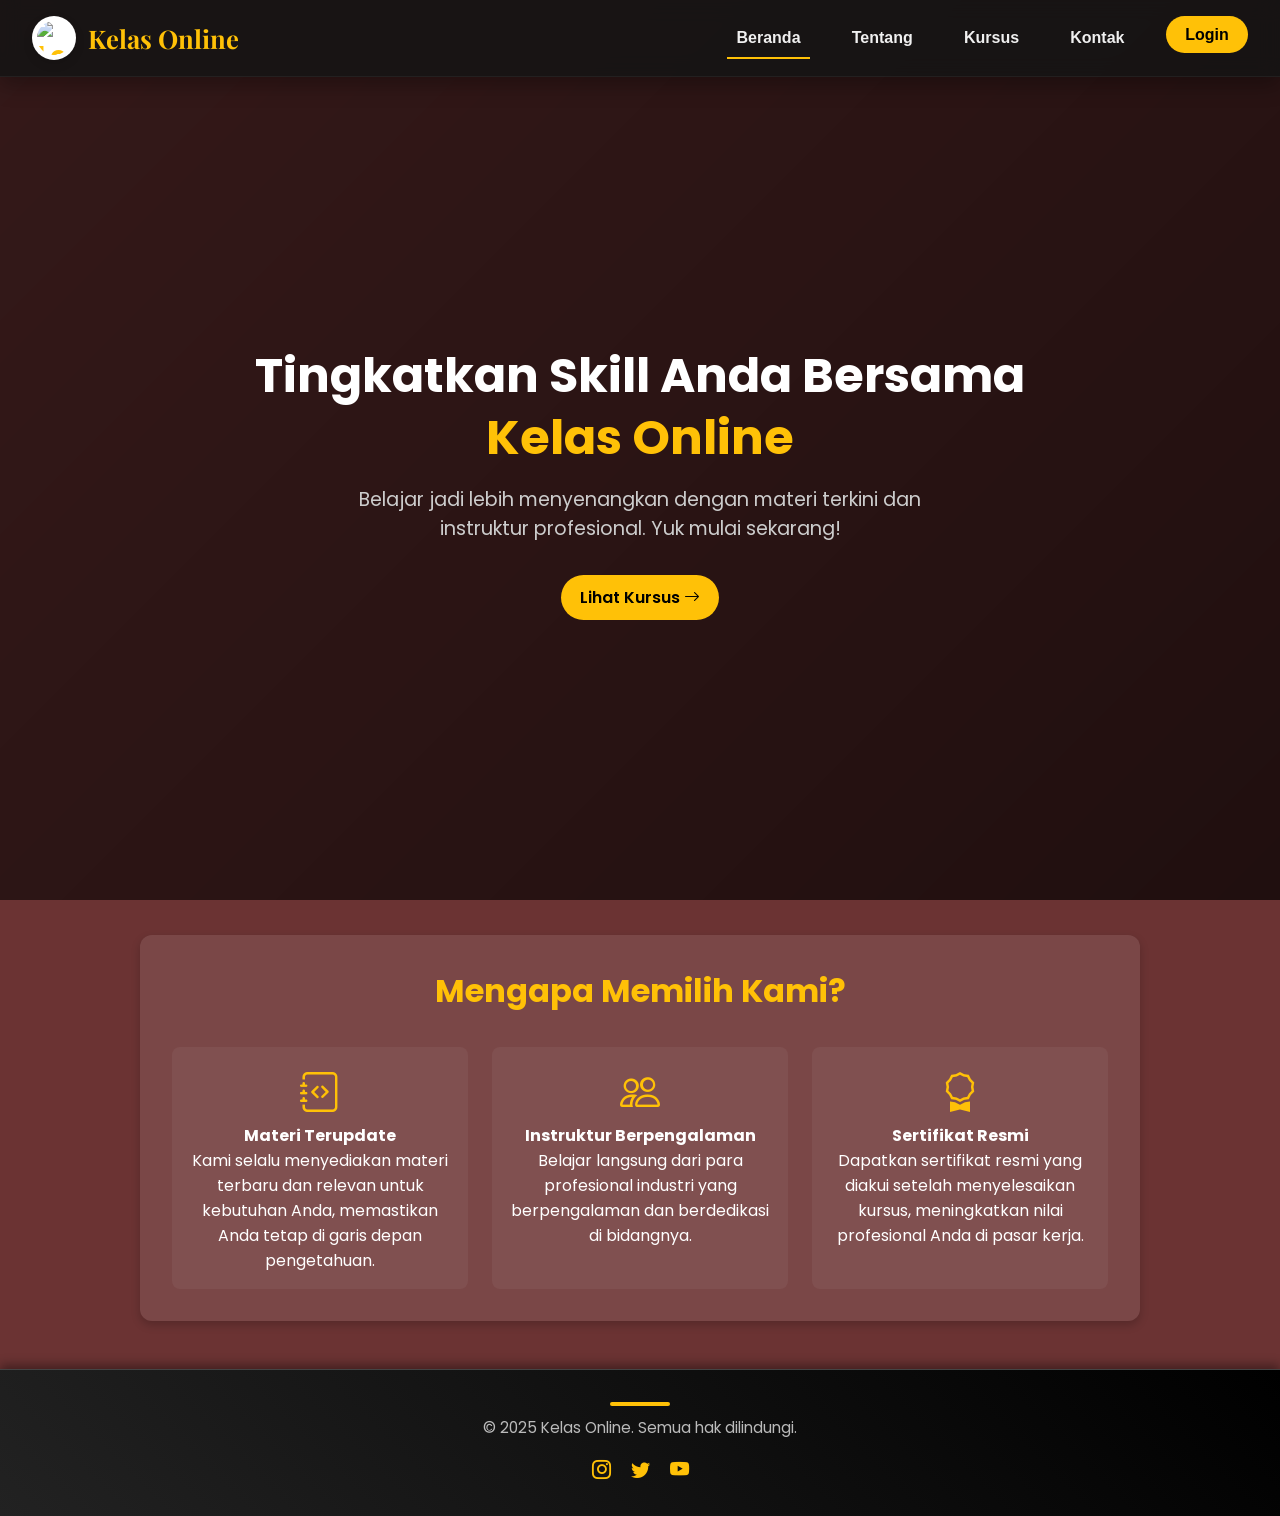
==== index.html @ 43268ab2 "Add files via upload" ====
<!DOCTYPE html>
<html lang="id">
<head>
  <meta charset="UTF-8" />
  <meta name="viewport" content="width=device-width, initial-scale=1" />
  <title>Kelas Online - Belajar Mudah dan Fleksibel</title>

  <!-- Fonts -->
  <link href="https://fonts.googleapis.com/css2?family=Poppins:wght@300;400;600;700&family=Playfair+Display:wght@700&display=swap" rel="stylesheet" />

  <!-- Icons -->
  <link href="https://cdn.jsdelivr.net/npm/bootstrap-icons@1.10.5/font/bootstrap-icons.css" rel="stylesheet" />

  <!-- CSS -->
  <link rel="stylesheet" href="Style.css" />
</head>

<body>
  <div class="background"></div>
  <div class="overlay"></div>

  <header>
    <a href="index.html" class="header__logo">
      <img src="https://cdn-icons-png.flaticon.com/512/3075/3075977.png" alt="Logo Kelas Online" />
      Kelas Online
    </a>

    <input type="checkbox" id="menu-toggle" aria-label="Toggle menu navigasi" />
    <label for="menu-toggle" class="menu-toggle">
      <i class="bi bi-list"></i>
    </label>

    <nav>
      <ul>
        <li><a href="index.html" class="active">Beranda</a></li>
        <li><a href="about.html">Tentang</a></li>
        <li><a href="courses.html">Kursus</a></li>
        <li><a href="kontak.html">Kontak</a></li>
        <li><a href="login.html" class="btn">Login</a></li>
      </ul>
    </nav>
  </header>

  <main>
    <section class="hero">
      <h2 class="hero__title">Tingkatkan Skill Anda Bersama <span class="">Kelas Online</span></h2>
      <p class="hero__description">Belajar jadi lebih menyenangkan dengan materi terkini dan instruktur profesional. Yuk mulai sekarang!</p>
      <a href="courses.html" class="btn">Lihat Kursus <i class="bi bi-arrow-right"></i></a>
    </section>

    <section class="main-section">
      <h3 class="section__title">Mengapa Memilih Kami?</h3>
      <div class="why-us__list">
        <div class="why-us__item">
          <i class="bi bi-journal-code"></i>
          <h4>Materi Terupdate</h4>
          <p>Kami selalu menyediakan materi terbaru dan relevan untuk kebutuhan Anda, memastikan Anda tetap di garis depan pengetahuan.</p>
        </div>
        <div class="why-us__item">
          <i class="bi bi-people"></i>
          <h4>Instruktur Berpengalaman</h4>
          <p>Belajar langsung dari para profesional industri yang berpengalaman dan berdedikasi di bidangnya.</p>
        </div>
        <div class="why-us__item">
          <i class="bi bi-award"></i>
          <h4>Sertifikat Resmi</h4>
          <p>Dapatkan sertifikat resmi yang diakui setelah menyelesaikan kursus, meningkatkan nilai profesional Anda di pasar kerja.</p>
        </div>
      </div>
    </section>
  </main>

  <!-- Footer -->
  <footer>
    <div class="footer-line"></div>
    <p>&copy; 2025 Kelas Online. Semua hak dilindungi.</p>
    <div class="footer-social">
      <a href="#"><i class="bi bi-instagram"></i></a>
      <a href="#"><i class="bi bi-twitter"></i></a>
      <a href="#"><i class="bi bi-youtube"></i></a>
    </div>
  </footer>

  <!-- AOS JS -->
  <script src="https://unpkg.com/aos@2.3.1/dist/aos.js"></script>
  <script>AOS.init();</script>

</body>
</html>
---- Style.css ----
:root {
  --primary-color: #007bff;
  --secondary-color: #343a40;
  --accent-color: #ffc107;
  --text-color: #ffffff;
  --overlay-gradient: linear-gradient(135deg, rgba(0, 0, 0, 0.5), rgba(0, 0, 0, 0.7));
}

/* ============ RESET ============ */
* {
  margin: 0;
  padding: 0;
  box-sizing: border-box;
  font-family: 'Poppins', sans-serif;
}

html {
  scroll-behavior: smooth;
}

body {
  background: #6b3333;
  color: var(--text-color);
  overflow-x: hidden;
}

/* ============ BACKGROUND ============ */
.background {
  position: fixed;
  top: 0;
  left: 0;
  width: 100%;
  height: 100%;
  background: url('https://images.unsplash.com/photo-1523240795612-9a054b0db644?auto=compress&cs=tinysrgb&dpr=2&h=1200&w=1600') center/cover no-repeat;
  background-attachment: fixed;
  z-index: -2;
}

.overlay {
  background: var(--overlay-gradient);
  position: fixed;
  top: 0;
  left: 0;
  width: 100%;
  height: 100%;
  z-index: -1;
}

/* ============ HEADER & NAV ============ */
header {
  background: rgba(20, 20, 20, 0.85);
  backdrop-filter: blur(10px);
  padding: 1rem 2rem;
  position: sticky;
  top: 0;
  z-index: 100;
  display: flex;
  justify-content: space-between;
  align-items: center;
  box-shadow: 0 8px 20px rgba(0, 0, 0, 0.3);
  border-bottom: 1px solid rgba(255, 255, 255, 0.05);
  transition: background 0.3s ease;
}

.header__logo {
  display: flex;
  align-items: center;
  gap: 12px;
  color: var(--accent-color);
  font-weight: 700;
  font-size: 1.6rem;
  text-decoration: none;
  font-family: 'Playfair Display', serif;
}

.header__logo img {
  width: 44px;
  height: 44px;
  border-radius: 50%;
  padding: 5px;
  background-color: #fff;
  box-shadow: 0 4px 10px rgba(0, 0, 0, 0.15);
}

nav {
  flex-grow: 1;
  text-align: right;
}

nav ul {
  list-style: none;
  display: flex;
  gap: 2rem;
  align-items: center;
  justify-content: flex-end;
  margin: 0;
}

nav a {
  font-family: 'Montserrat', sans-serif;
  text-decoration: none;
  color: #f0f0f0;
  font-weight: 600;
  font-size: 1rem;
  position: relative;
  padding: 0.4rem 0.6rem;
  transition: all 0.3s ease;
}

nav a::after {
  content: "";
  position: absolute;
  bottom: -6px;
  left: 50%;
  width: 0;
  height: 2px;
  background-color: var(--accent-color);
  transition: width 0.3s ease, left 0.3s ease;
}

nav a:hover::after,
nav a.active::after {
  width: 100%;
  left: 0;
}

nav a:hover {
  color: var(--accent-color);
  transform: translateY(-2px);
}

/* ============ BUTTON ============ */
.btn {
  background: var(--accent-color);
  color: #000;
  padding: 0.6rem 1.2rem;
  border-radius: 25px;
  text-decoration: none;
  font-weight: 600;
  white-space: nowrap;
  display: inline-block;
  transition: all 0.3s ease;
  position: relative;
  overflow: hidden;
  z-index: 1;
}

.btn::before {
  content: "";
  position: absolute;
  top: 0;
  left: -100%;
  width: 100%;
  height: 100%;
  background: rgba(255, 255, 255, 0.4);
  z-index: 0;
  transition: left 0.4s ease;
}

.btn:hover::before {
  left: 100%;
}

.btn:hover {
  transform: scale(1.05);
  background: #ffda3a;
}

/* ============ MENU RESPONSIVE ============ */
.menu-toggle {
  display: none;
  font-size: 2rem;
  color: var(--accent-color);
  background: none;
  border: none;
  cursor: pointer;
}

#menu-toggle {
  display: none;
}

@media (max-width: 768px) {
  .menu-toggle {
    display: block;
  }

  nav ul {
    flex-direction: column;
    background: rgba(0, 0, 0, 0.95);
    position: absolute;
    top: 72px;
    right: 2rem;
    width: 220px;
    border-radius: 12px;
    padding: 1rem 0;
    display: none;
    box-shadow: 0 8px 20px rgba(0, 0, 0, 0.5);
    z-index: 999;
  }

  #menu-toggle:checked + label + nav ul {
    display: flex;
  }

  nav a {
    padding: 0.8rem 1rem;
    font-size: 0.95rem;
    width: 100%;
    text-align: left;
  }
}

/* ============ HERO SECTION ============ */
.hero {
  display: flex;
  flex-direction: column;
  justify-content: center;
  align-items: center;
  text-align: center;
  min-height: 90vh;
  padding: 4rem 1rem;
  animation: fadeInUp 1s ease forwards;
}

.hero__title {
  font-size: 3rem;
  margin-bottom: 1rem;
  max-width: 900px;
  line-height: 1.3;
}

.typing {
  border-right: 2px solid var(--accent-color);
  white-space: nowrap;
  overflow: hidden;
  animation: typing 3s steps(30, end), blink 0.75s step-end infinite;
  width: 0;
}

@keyframes typing {
  from { width: 0 }
  to { width: 100% }
}

@keyframes blink {
  from, to { border-color: transparent }
  50% { border-color: var(--accent-color); }
}

.hero__title span {
  color: var(--accent-color);
}

.hero__description {
  font-size: 1.2rem;
  color: #ccc;
  margin-bottom: 2rem;
  max-width: 600px;
}

/* ============ MAIN SECTION ============ */
.main-section {
  max-width: 1000px;
  margin: 3rem auto;
  padding: 2rem;
  background: rgba(255, 255, 255, 0.1);
  border-radius: 12px;
  box-shadow: 0 4px 10px rgba(0, 0, 0, 0.2);
}

.section__title {
  text-align: center;
  font-size: 2rem;
  margin-bottom: 2rem;
  color: var(--accent-color);
}

/* ============ WHY US ============ */
.why-us__list {
  display: grid;
  grid-template-columns: repeat(auto-fit, minmax(250px, 1fr));
  gap: 1.5rem;
}

.why-us__item {
  background: rgba(255, 255, 255, 0.05);
  padding: 1rem;
  border-radius: 8px;
  text-align: center;
  transition: transform 0.3s ease, box-shadow 0.3s ease;
  opacity: 0;
  transform: translateY(20px);
  animation: fadeInCard 0.6s forwards;
}

.why-us__item:nth-child(1) { animation-delay: 0.2s; }
.why-us__item:nth-child(2) { animation-delay: 0.4s; }
.why-us__item:nth-child(3) { animation-delay: 0.6s; }

.why-us__item:hover {
  transform: translateY(-8px) scale(1.03);
  box-shadow: 0 8px 20px rgba(255, 193, 7, 0.3);
  background: rgba(255, 255, 255, 0.1);
}

@keyframes fadeInCard {
  to {
    opacity: 1;
    transform: translateY(0);
  }
}

.why-us__item i {
  font-size: 2.5rem;
  margin-bottom: 0.5rem;
  color: var(--accent-color);
}

/* ============ FOOTER ============ */
footer {
  background: linear-gradient(45deg, #222, #000);
  text-align: center;
  padding: 2rem 1rem;
  color: #bbb;
  font-size: 0.95rem;
  border-top: 1px solid #444;
  box-shadow: 0 -4px 10px rgba(0, 0, 0, 0.4);
  position: relative;
}

.footer-line {
  width: 60px;
  height: 4px;
  background: var(--accent-color);
  margin: 0 auto 10px;
  border-radius: 10px;
}

.footer-social {
  margin-top: 1rem;
}

.footer-social a {
  margin: 0 0.5rem;
  color: var(--accent-color);
  font-size: 1.2rem;
  transition: color 0.3s ease;
}

.footer-social a:hover {
  color: #fff;
}

/* ============ ABOUT PAGE ============ */
.about-text, .about-info, .team {
  background: rgba(255,255,255,0.05);
  padding: 2rem;
  margin: 2rem auto;
  border-radius: 12px;
  max-width: 900px;
  color: #ddd;
  box-shadow: 0 4px 12px rgba(0,0,0,0.3);
}

.about-info ul {
  margin-top: 1rem;
  padding-left: 1.5rem;
}

.about-info li {
  margin-bottom: 0.5rem;
}

.team-grid {
  display: flex;
  gap: 2rem;
  justify-content: center;
  flex-wrap: wrap;
  margin-top: 1rem;
}

.team-member {
  text-align: center;
  max-width: 180px;
}

.team-member img {
  border-radius: 50%;
  width: 100px;
  height: 100px;
  margin-bottom: 0.5rem;
  box-shadow: 0 0 10px rgba(0,0,0,0.5);
}

/* ============ RESPONSIVE ============ */
@media (max-width: 768px) {
  .hero__title {
    font-size: 2rem;
  }

  .main-section {
    margin: 2rem 1rem;
    padding: 1.5rem;
  }
}

@media (max-width: 480px) {
  .hero__title {
    font-size: 1.6rem;
  }

  .hero__description {
    font-size: 1rem;
  }

  nav a {
    font-size: 0.9rem;
  }
}

@keyframes fadeInUp {
  0% {
    opacity: 0;
    transform: translateY(30px);
  }
  100% {
    opacity: 1;
    transform: translateY(0);
  }
}
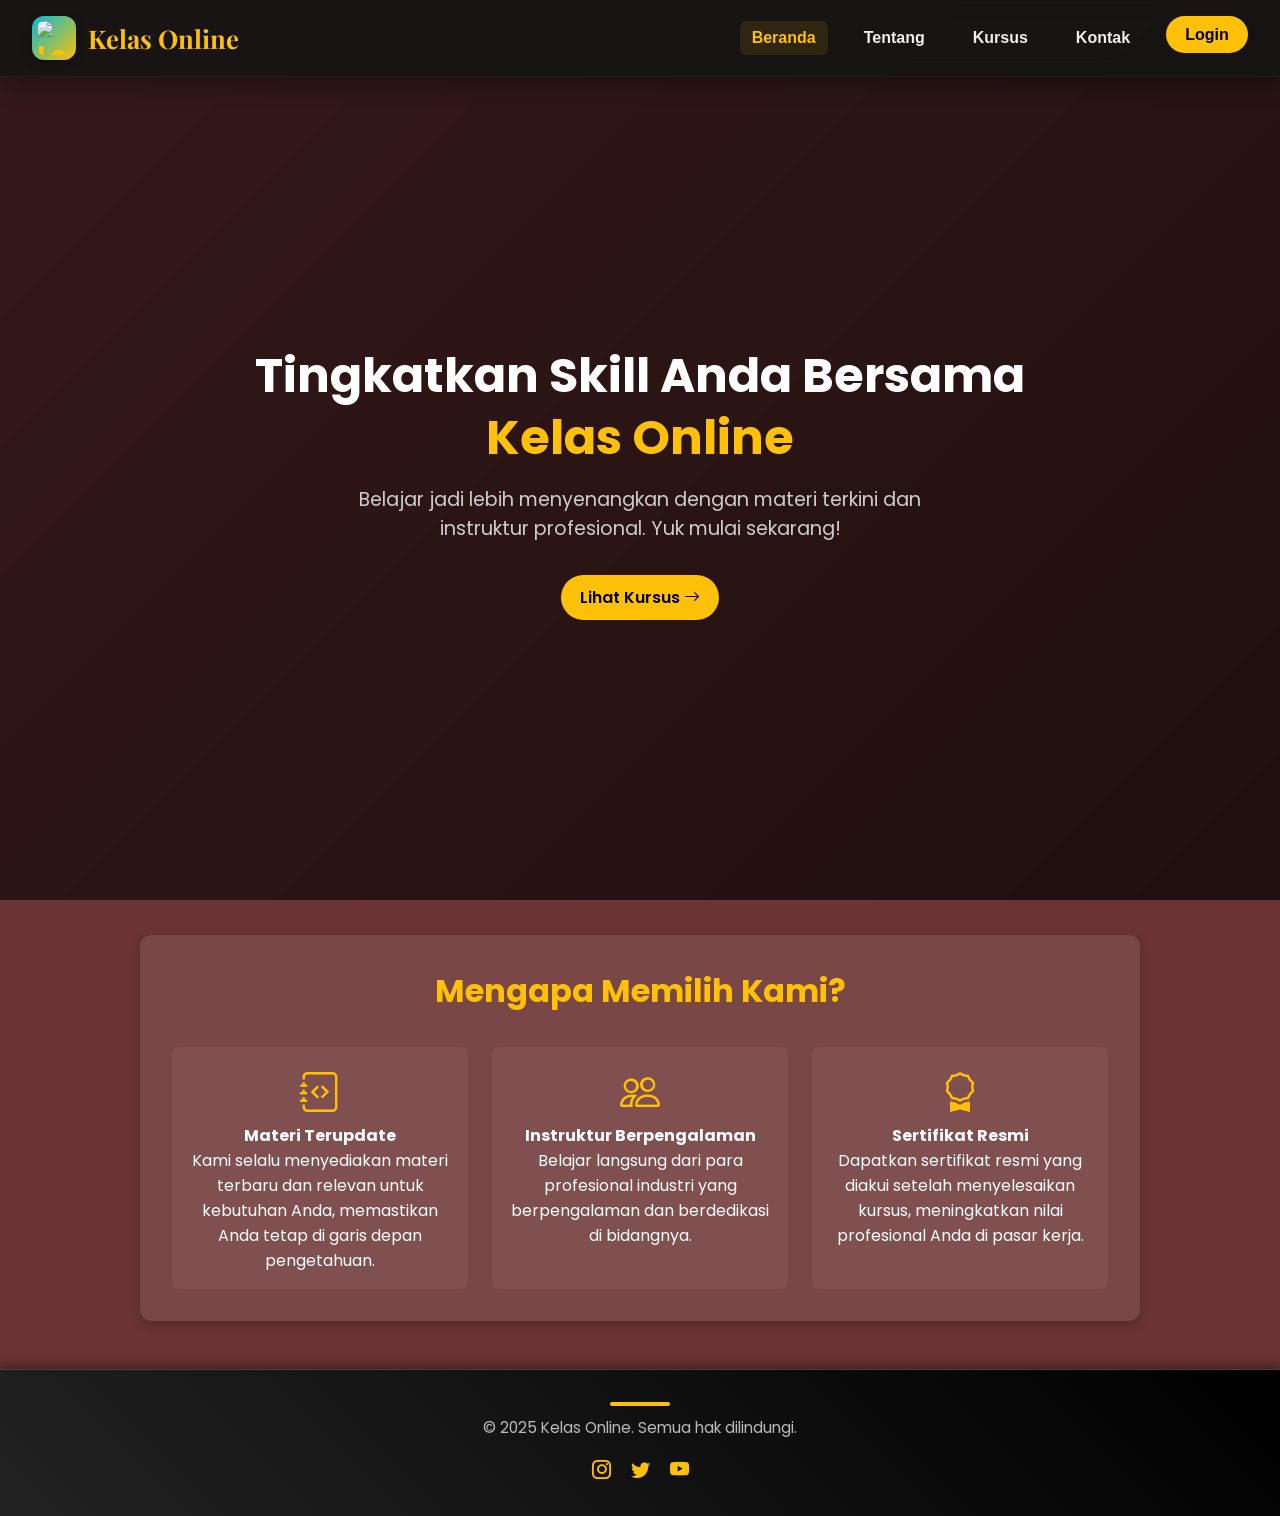
==== commit b1a2a1cc: "Add files via upload" ====
--- a/index.html
+++ b/index.html
@@ -18,18 +18,17 @@
 <body>
   <div class="background"></div>
   <div class="overlay"></div>
-
   <header>
     <a href="index.html" class="header__logo">
-      <img src="https://cdn-icons-png.flaticon.com/512/3075/3075977.png" alt="Logo Kelas Online" />
+      <img src="https://cdn-icons-png.flaticon.com/512/3075/3075977.png"alt="Logo Kelas Online" />
       Kelas Online
     </a>
-
+  
     <input type="checkbox" id="menu-toggle" aria-label="Toggle menu navigasi" />
     <label for="menu-toggle" class="menu-toggle">
       <i class="bi bi-list"></i>
     </label>
-
+  
     <nav>
       <ul>
         <li><a href="index.html" class="active">Beranda</a></li>
--- a/Style.css
+++ b/Style.css
@@ -61,7 +61,6 @@
   border-bottom: 1px solid rgba(255, 255, 255, 0.05);
   transition: background 0.3s ease;
 }
-
 .header__logo {
   display: flex;
   align-items: center;
@@ -76,24 +75,30 @@
 .header__logo img {
   width: 44px;
   height: 44px;
-  border-radius: 50%;
   padding: 5px;
-  background-color: #fff;
-  box-shadow: 0 4px 10px rgba(0, 0, 0, 0.15);
-}
-
-nav {
-  flex-grow: 1;
-  text-align: right;
-}
-
+  background: linear-gradient(135deg, #00bcd4, #ffc107);
+  border-radius: 12px;
+  box-shadow: 0 4px 10px rgba(0, 0, 0, 0.3);
+  transition: all 0.3s ease;
+}
+
+.header__logo:hover img {
+  transform: rotate(15deg) scale(1.1);
+  box-shadow: 0 0 15px rgba(255, 193, 7, 0.7);
+}
+/* Navigation Improvements */
 nav ul {
   list-style: none;
   display: flex;
-  gap: 2rem;
+  gap: 1.5rem;
   align-items: center;
   justify-content: flex-end;
   margin: 0;
+  padding: 0;
+}
+
+nav li {
+  position: relative;
 }
 
 nav a {
@@ -102,31 +107,50 @@
   color: #f0f0f0;
   font-weight: 600;
   font-size: 1rem;
+  padding: 0.5rem 0.75rem;
+  transition: all 0.3s ease;
+  display: block;
+  border-radius: 6px;
+}
+
+nav a.active {
+  color: var(--accent-color);
+  background: rgba(255, 193, 7, 0.1);
+}
+
+nav a:hover:not(.active):not(.btn) {
+  background: rgba(255, 255, 255, 0.1);
+}
+
+.cart-icon {
   position: relative;
-  padding: 0.4rem 0.6rem;
+  display: flex;
+  align-items: center;
+  padding: 0.5rem 0.75rem;
+  border-radius: 6px;
   transition: all 0.3s ease;
 }
 
-nav a::after {
-  content: "";
-  position: absolute;
-  bottom: -6px;
-  left: 50%;
-  width: 0;
-  height: 2px;
-  background-color: var(--accent-color);
-  transition: width 0.3s ease, left 0.3s ease;
-}
-
-nav a:hover::after,
-nav a.active::after {
-  width: 100%;
-  left: 0;
-}
-
-nav a:hover {
-  color: var(--accent-color);
-  transform: translateY(-2px);
+.cart-icon:hover {
+  background: rgba(255, 255, 255, 0.1);
+}
+
+/* Responsive adjustments */
+@media (max-width: 768px) {
+  nav ul {
+    gap: 0.5rem;
+    padding: 1rem;
+  }
+  
+  nav a {
+    padding: 0.75rem 1rem;
+    width: 100%;
+  }
+  
+  .cart-icon {
+    justify-content: center;
+    padding: 0.75rem 1rem;
+  }
 }
 
 /* ============ BUTTON ============ */
@@ -429,3 +453,204 @@
     transform: translateY(0);
   }
 }
+/* cart.css */
+.cart-icon {
+  position: relative;
+  display: none;
+  align-items: center;
+  padding: 0.5rem 0.75rem;
+  border-radius: 6px;
+  transition: all 0.3s ease;
+  color: white;
+  text-decoration: none;
+}
+
+.cart-icon.visible {
+  display: flex;
+}
+
+.cart-icon:hover {
+  background: rgba(255, 255, 255, 0.1);
+}
+
+/* Modern cart count badge */
+.cart-count {
+  position: absolute;
+  top: -8px;
+  right: -8px;
+  background: linear-gradient(135deg, #ffc107, #ffab00);
+  color: #000;
+  border-radius: 50%;
+  width: 22px;
+  height: 22px;
+  display: flex;
+  align-items: center;
+  justify-content: center;
+  font-size: 0.75rem;
+  font-weight: bold;
+  box-shadow: 0 2px 5px rgba(0,0,0,0.2);
+}
+
+/* Modern purchase button */
+.btn-buy {
+  margin-top: 12px;
+  background: linear-gradient(135deg, #00bcd4, #0097a7);
+  color: white;
+  font-size: 14px;
+  font-weight: 600;
+  padding: 12px 16px;
+  border: none;
+  border-radius: 8px;
+  display: inline-flex;
+  align-items: center;
+  justify-content: center;
+  gap: 8px;
+  cursor: pointer;
+  transition: all 0.3s ease;
+  box-shadow: 0 4px 12px rgba(0, 188, 212, 0.3);
+  width: 100%;
+  position: relative;
+  overflow: hidden;
+}
+
+.btn-buy:hover {
+  background: linear-gradient(135deg, #0097a7, #00838f);
+  transform: translateY(-2px);
+  box-shadow: 0 6px 16px rgba(0, 188, 212, 0.4);
+}
+
+.btn-buy:active {
+  transform: scale(0.98);
+}
+
+.btn-buy i {
+  font-size: 16px;
+  transition: transform 0.3s ease;
+}
+
+.btn-buy:hover i {
+  transform: scale(1.2);
+}
+
+/* Modern notification */
+.purchase-notification {
+  position: fixed;
+  bottom: 20px;
+  right: 20px;
+  background: rgba(0,0,0,0.95);
+  color: white;
+  padding: 15px 20px;
+  border-radius: 12px;
+  display: flex;
+  align-items: center;
+  gap: 15px;
+  transform: translateX(100%);
+  opacity: 0;
+  transition: all 0.4s cubic-bezier(0.68, -0.55, 0.265, 1.55);
+  z-index: 1000;
+  max-width: 320px;
+  border-left: 4px solid #4caf50;
+  box-shadow: 0 8px 25px rgba(0,0,0,0.3);
+}
+
+.purchase-notification.show {
+  transform: translateX(0);
+  opacity: 1;
+}
+
+.purchase-notification i {
+  color: #4caf50;
+  font-size: 1.8rem;
+  flex-shrink: 0;
+}
+
+.purchase-notification div {
+  display: flex;
+  flex-direction: column;
+}
+
+.purchase-notification strong {
+  font-weight: 600;
+  margin-bottom: 2px;
+}
+
+.purchase-notification span {
+  font-size: 0.9rem;
+  color: #ddd;
+}
+
+/* Modern cart tooltip */
+.cart-tooltip {
+  position: absolute;
+  top: 120%;
+  right: 0;
+  background: #fff;
+  color: #333;
+  border-radius: 12px;
+  box-shadow: 0 10px 30px rgba(0,0,0,0.15);
+  width: 320px;
+  z-index: 999;
+  padding: 15px;
+  display: none;
+  flex-direction: column;
+  gap: 12px;
+  backdrop-filter: blur(10px);
+  background: rgba(255,255,255,0.95);
+  border: 1px solid rgba(0,0,0,0.1);
+}
+
+.cart-item {
+  display: flex;
+  align-items: center;
+  gap: 12px;
+  padding: 8px;
+  border-radius: 8px;
+  transition: background 0.2s ease;
+}
+
+.cart-item:hover {
+  background: rgba(0,0,0,0.03);
+}
+
+.cart-item img {
+  width: 50px;
+  height: 50px;
+  object-fit: cover;
+  border-radius: 6px;
+  box-shadow: 0 2px 8px rgba(0,0,0,0.1);
+}
+
+.cart-item div {
+  flex: 1;
+}
+
+.cart-item span {
+  font-weight: 600;
+  display: block;
+  margin-bottom: 3px;
+}
+
+.cart-item small {
+  color: #666;
+  font-size: 0.85rem;
+}
+
+/* Animation */
+@keyframes bounce {
+  0%, 100% { transform: translateY(0); }
+  50% { transform: translateY(-5px); }
+}
+
+.animate-bounce {
+  animation: bounce 0.5s;
+}
+
+@keyframes pulse {
+  0% { transform: scale(1); }
+  50% { transform: scale(1.1); }
+  100% { transform: scale(1); }
+}
+
+.animate-pulse {
+  animation: pulse 0.5s;
+}
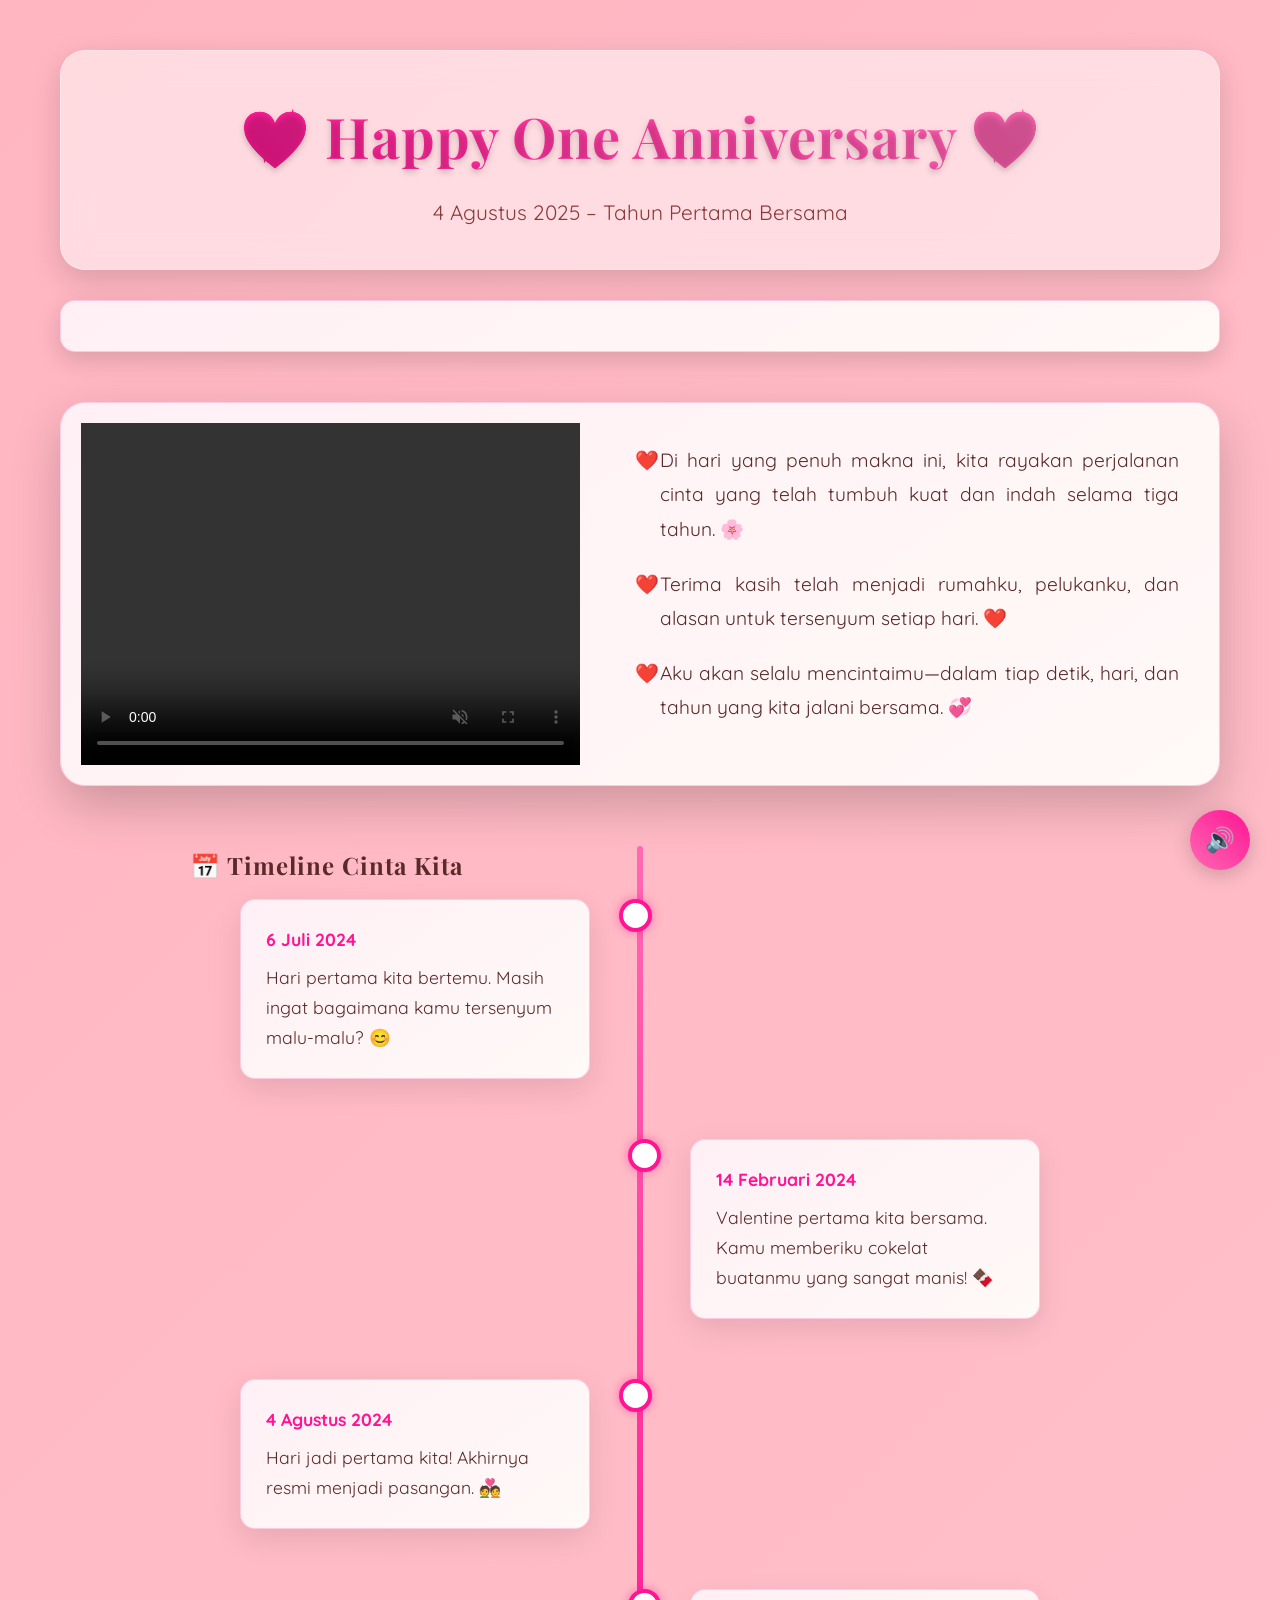
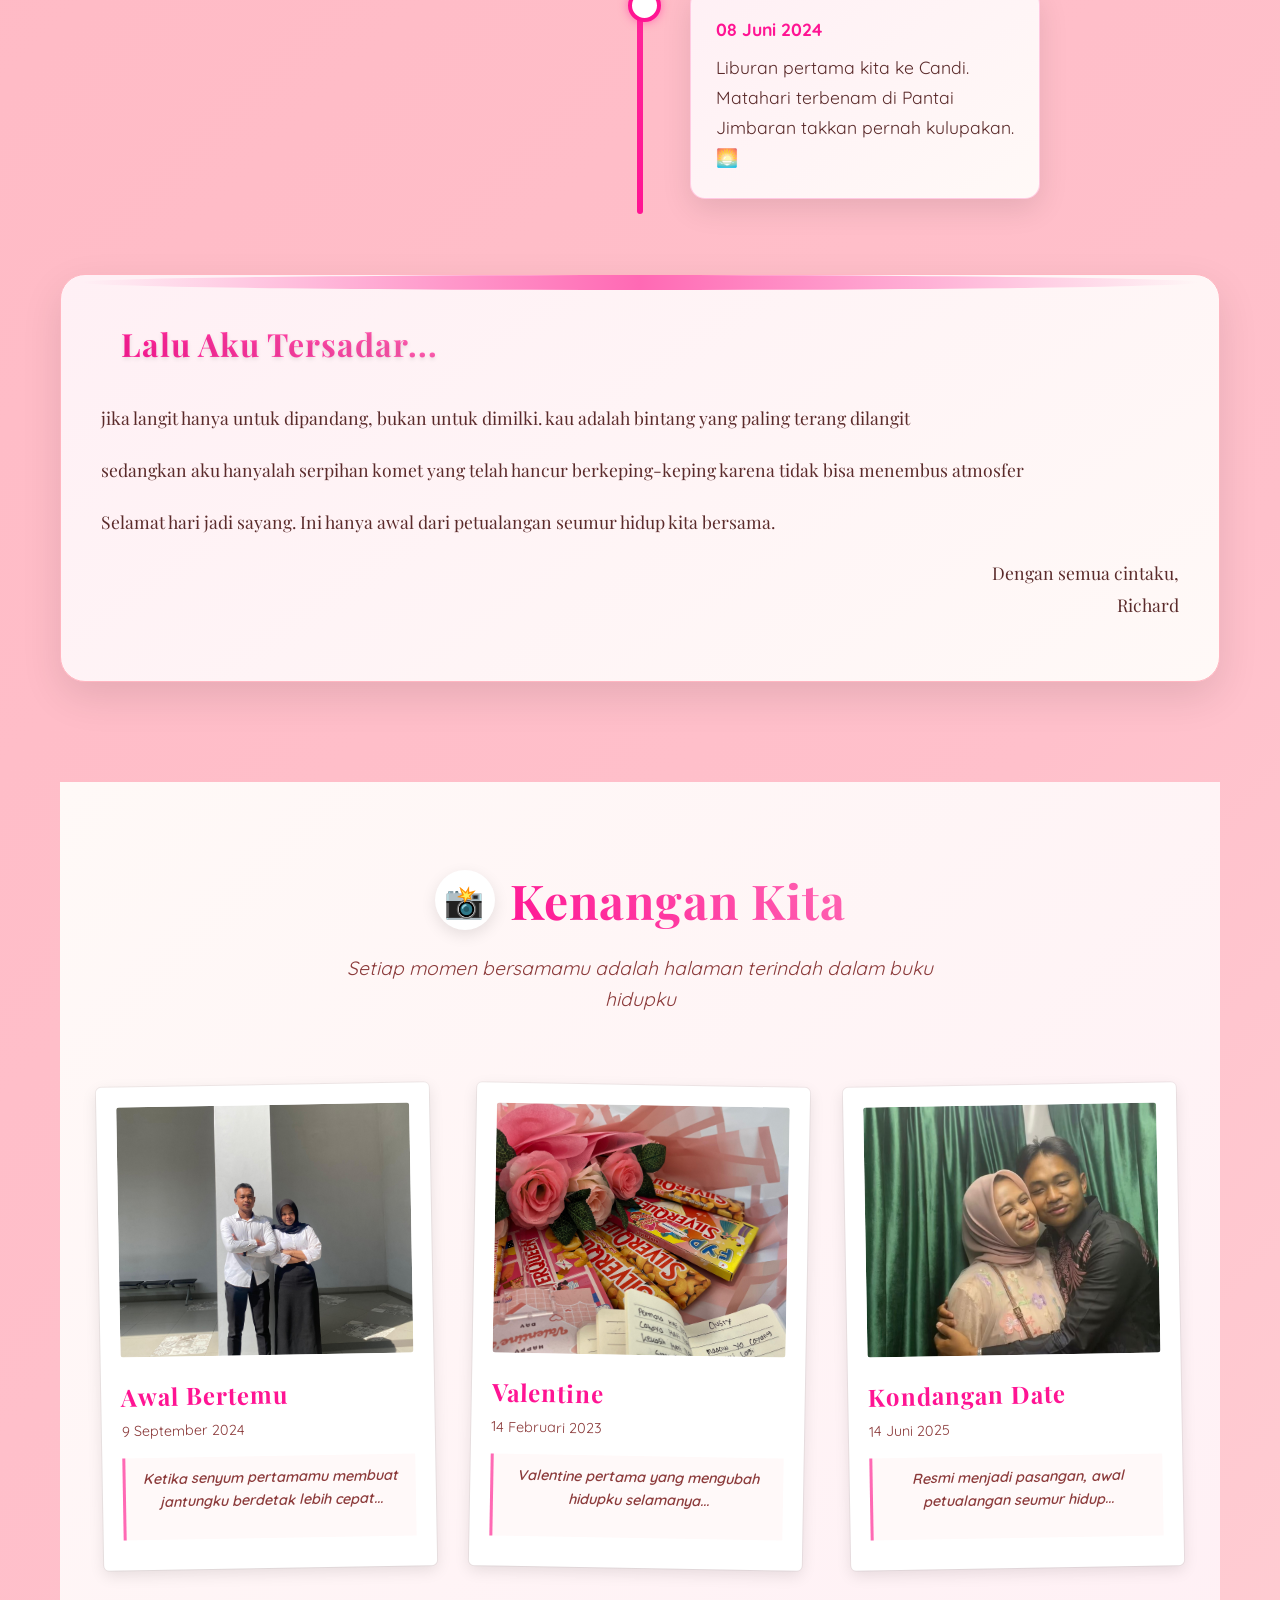
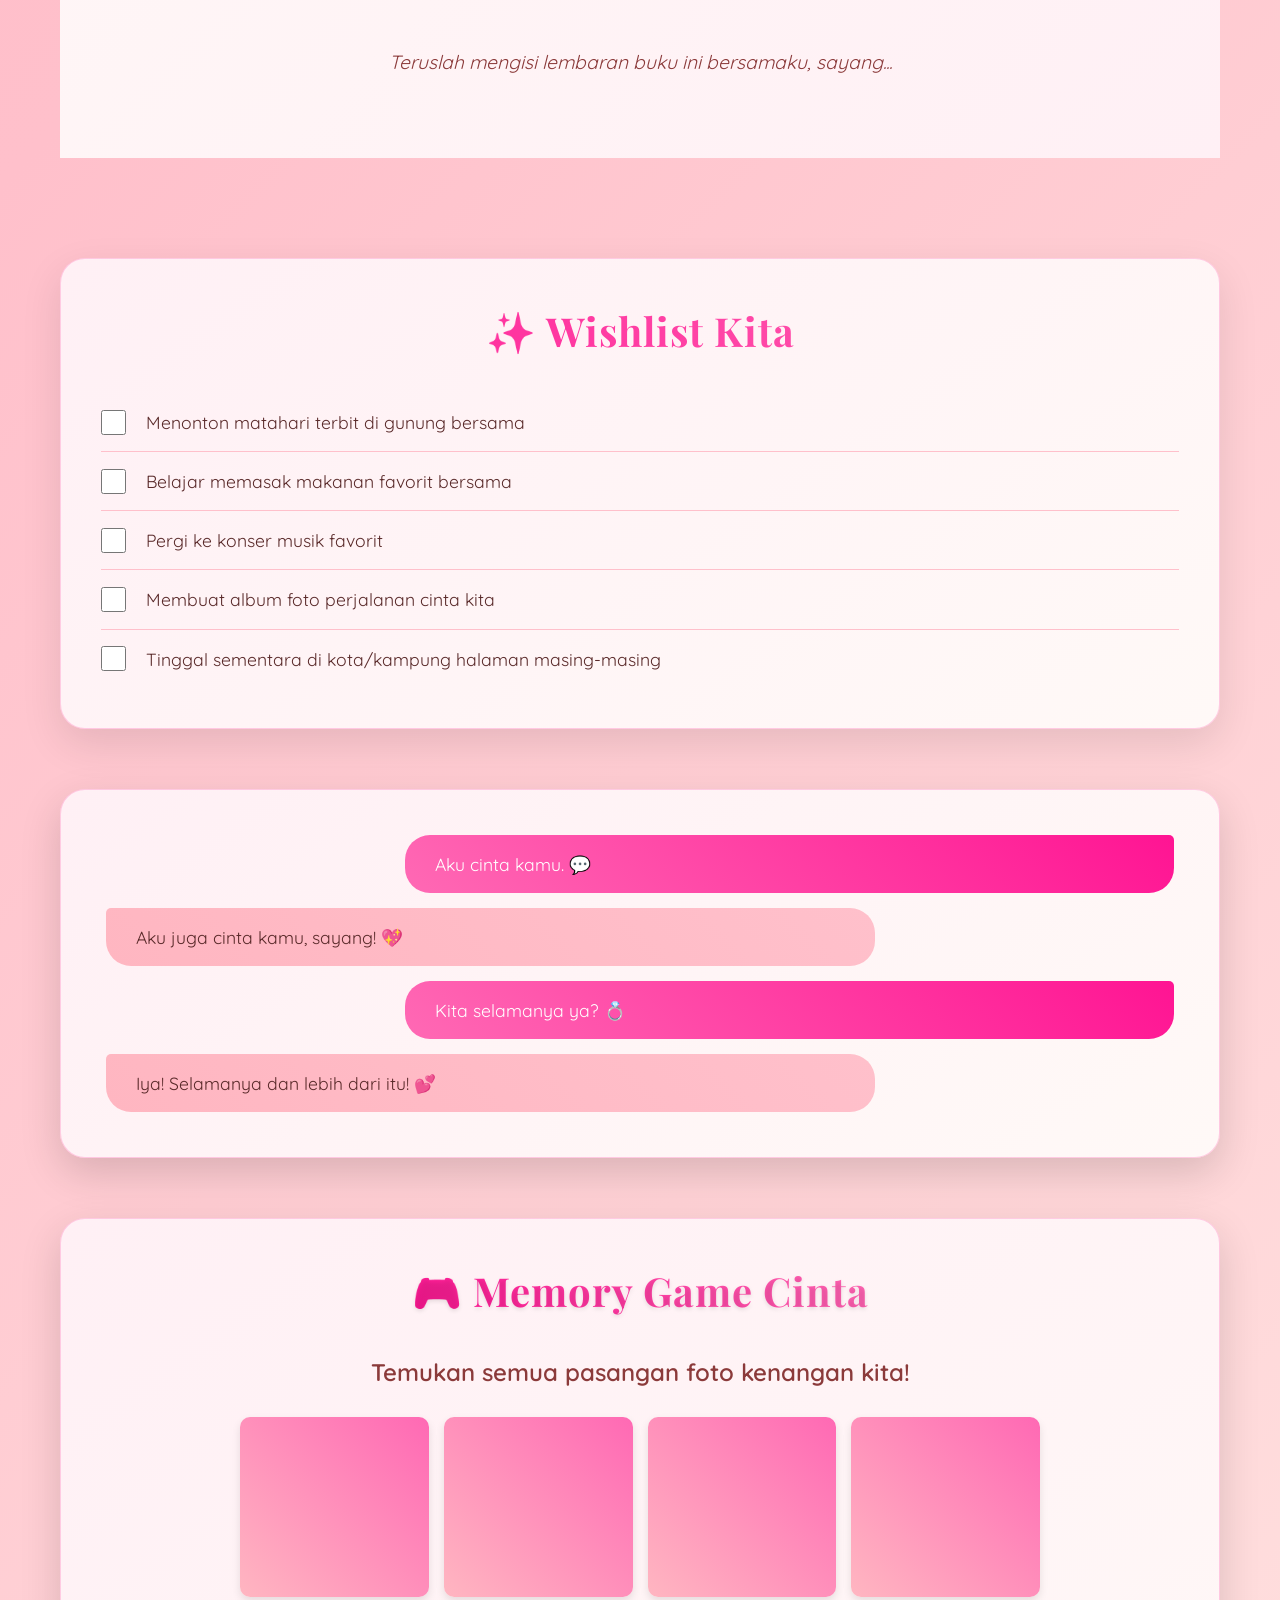
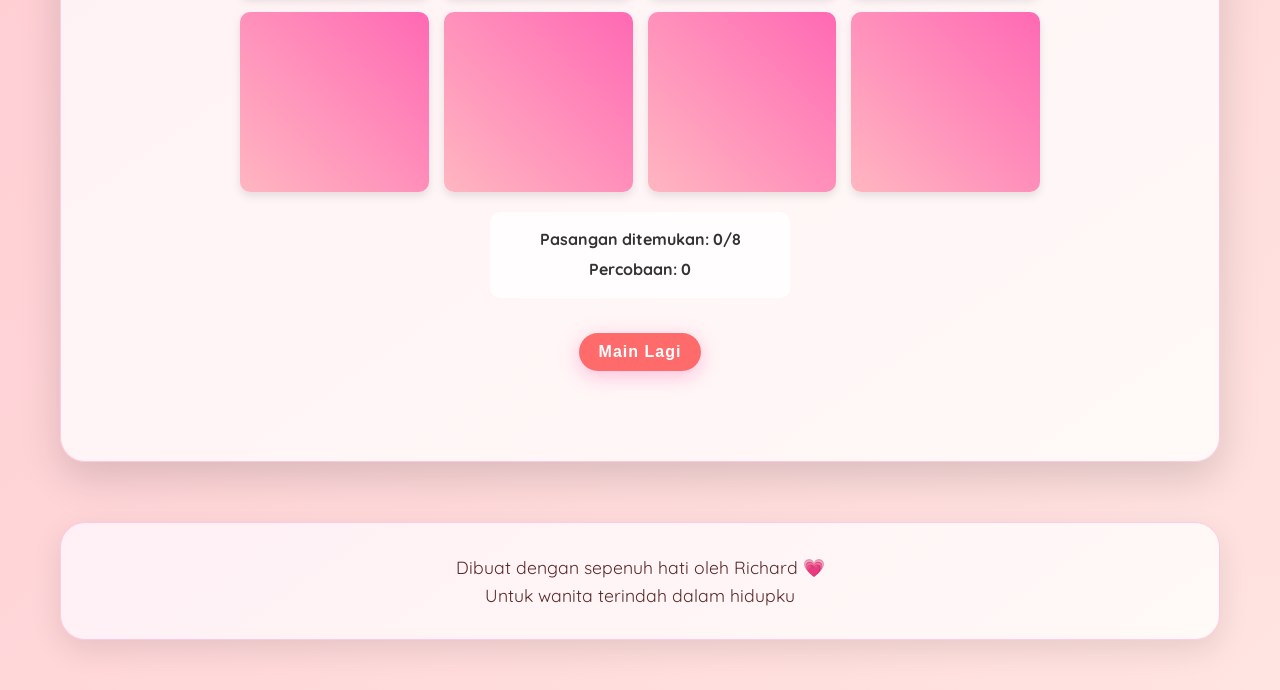
==== commit edc4a559: "Add files via upload" ====
--- a/index.html
+++ b/index.html
@@ -2,87 +2,215 @@
 <html lang="id">
 <head>
   <meta charset="UTF-8" />
-  <meta name="viewport" content="width=device-width, initial-scale=1" />
-  <title>Kelas Online - Belajar Mudah dan Fleksibel</title>
-
-  <!-- Fonts -->
-  <link href="https://fonts.googleapis.com/css2?family=Poppins:wght@300;400;600;700&family=Playfair+Display:wght@700&display=swap" rel="stylesheet" />
-
-  <!-- Icons -->
-  <link href="https://cdn.jsdelivr.net/npm/bootstrap-icons@1.10.5/font/bootstrap-icons.css" rel="stylesheet" />
-
-  <!-- CSS -->
-  <link rel="stylesheet" href="Style.css" />
+  <meta name="viewport" content="width=device-width, initial-scale=1.0"/>
+  <title>Happy Anniversary 💖</title>
+  <link href="https://fonts.googleapis.com/css2?family=Playfair+Display:wght@700&family=Quicksand:wght@400;600&display=swap" rel="stylesheet">
+  <link rel="stylesheet" href="Style.css">
 </head>
-
-<body>
-  <div class="background"></div>
-  <div class="overlay"></div>
-  <header>
-    <a href="index.html" class="header__logo">
-      <img src="https://cdn-icons-png.flaticon.com/512/3075/3075977.png"alt="Logo Kelas Online" />
-      Kelas Online
-    </a>
-  
-    <input type="checkbox" id="menu-toggle" aria-label="Toggle menu navigasi" />
-    <label for="menu-toggle" class="menu-toggle">
-      <i class="bi bi-list"></i>
-    </label>
-  
-    <nav>
-      <ul>
-        <li><a href="index.html" class="active">Beranda</a></li>
-        <li><a href="about.html">Tentang</a></li>
-        <li><a href="courses.html">Kursus</a></li>
-        <li><a href="kontak.html">Kontak</a></li>
-        <li><a href="login.html" class="btn">Login</a></li>
-      </ul>
-    </nav>
-  </header>
-
-  <main>
-    <section class="hero">
-      <h2 class="hero__title">Tingkatkan Skill Anda Bersama <span class="">Kelas Online</span></h2>
-      <p class="hero__description">Belajar jadi lebih menyenangkan dengan materi terkini dan instruktur profesional. Yuk mulai sekarang!</p>
-      <a href="courses.html" class="btn">Lihat Kursus <i class="bi bi-arrow-right"></i></a>
-    </section>
-
-    <section class="main-section">
-      <h3 class="section__title">Mengapa Memilih Kami?</h3>
-      <div class="why-us__list">
-        <div class="why-us__item">
-          <i class="bi bi-journal-code"></i>
-          <h4>Materi Terupdate</h4>
-          <p>Kami selalu menyediakan materi terbaru dan relevan untuk kebutuhan Anda, memastikan Anda tetap di garis depan pengetahuan.</p>
-        </div>
-        <div class="why-us__item">
-          <i class="bi bi-people"></i>
-          <h4>Instruktur Berpengalaman</h4>
-          <p>Belajar langsung dari para profesional industri yang berpengalaman dan berdedikasi di bidangnya.</p>
-        </div>
-        <div class="why-us__item">
-          <i class="bi bi-award"></i>
-          <h4>Sertifikat Resmi</h4>
-          <p>Dapatkan sertifikat resmi yang diakui setelah menyelesaikan kursus, meningkatkan nilai profesional Anda di pasar kerja.</p>
-        </div>
-      </div>
-    </section>
-  </main>
-
-  <!-- Footer -->
-  <footer>
-    <div class="footer-line"></div>
-    <p>&copy; 2025 Kelas Online. Semua hak dilindungi.</p>
-    <div class="footer-social">
-      <a href="#"><i class="bi bi-instagram"></i></a>
-      <a href="#"><i class="bi bi-twitter"></i></a>
-      <a href="#"><i class="bi bi-youtube"></i></a>
+<body onload="showPopup(); playMusic(); startCountdown();">
+
+  <!-- Popup Ucapan -->
+  <div class="popup" id="popup">
+    <div class="popup-content">
+      <h2>💝 Kejutan Cinta Terindah</h2>
+      <p>Selamat Anniversary Sayangku 💗<br>3 Tahun Kebersamaan Penuh Makna</p>
+      <button onclick="closePopup()">Buka Surprise Cintaku ❤️</button>
     </div>
-  </footer>
-
-  <!-- AOS JS -->
-  <script src="https://unpkg.com/aos@2.3.1/dist/aos.js"></script>
-  <script>AOS.init();</script>
-
+  </div>
+
+  <!-- Musik -->
+  <audio id="music" src="https://www.bensound.com/bensound-music/bensound-romantic.mp3" autoplay loop></audio>
+  <button id="muteBtn" onclick="toggleMusic()" aria-label="Toggle music">🔊</button>
+
+  <!-- Efek Hati Jatuh -->
+  <div id="hearts-container"></div>
+
+  <div class="container">
+
+    <!-- Judul -->
+    <header class="fade-in">
+      <h1>💖 Happy One Anniversary 💖</h1>
+      <p class="glow">4 Agustus 2025 – Tahun Pertama Bersama</p>
+    </header>
+
+    <!-- Countdown -->
+    <div class="countdown" id="countdown"></div>
+
+    <!-- Kartu Ucapan -->
+    <section class="card fade-in-up">
+      <div class="image-wrapper">
+        <video class="container" width="100%" height="auto" controls autoplay muted loop>
+          <source src="gmb/video1.mp4" type="video/mp4">
+          Your browser does not support the video tag.
+        </video>
+      </div>
+      <div class="message">
+        <p>Di hari yang penuh makna ini, kita rayakan perjalanan cinta yang telah tumbuh kuat dan indah selama tiga tahun. 🌸</p>
+        <p>Terima kasih telah menjadi rumahku, pelukanku, dan alasan untuk tersenyum setiap hari. ❤️</p>
+        <p>Aku akan selalu mencintaimu—dalam tiap detik, hari, dan tahun yang kita jalani bersama. 💞</p>
+      </div>
+    </section>
+
+    <!-- Timeline Cinta -->
+    <div class="timeline">
+      <h2>📅 Timeline Cinta Kita</h2>
+      <div class="timeline-item left-timeline">
+        <div class="timeline-content">
+          <div class="timeline-date">6 Juli 2024</div>
+          <p>Hari pertama kita bertemu. Masih ingat bagaimana kamu tersenyum malu-malu? 😊</p>
+        </div>
+      </div>
+      <div class="timeline-item right-timeline">
+        <div class="timeline-content">
+          <div class="timeline-date">14 Februari 2024</div>
+          <p>Valentine pertama kita bersama. Kamu memberiku cokelat buatanmu yang sangat manis! 🍫</p>
+        </div>
+      </div>
+      <div class="timeline-item left-timeline">
+        <div class="timeline-content">
+          <div class="timeline-date">4 Agustus 2024</div>
+          <p>Hari jadi pertama kita! Akhirnya resmi menjadi pasangan. 💑</p>
+        </div>
+      </div>
+      <div class="timeline-item right-timeline">
+        <div class="timeline-content">
+          <div class="timeline-date">08 Juni 2024</div>
+          <p>Liburan pertama kita ke Candi. Matahari terbenam di Pantai Jimbaran takkan pernah kulupakan. 🌅</p>
+        </div>
+      </div>
+    </div>
+
+    <!-- Surat Cinta -->
+    <section class="love-letter">
+      <h3>Lalu Aku Tersadar...</h3>
+      <p>jika langit hanya untuk dipandang, bukan untuk dimilki. kau adalah bintang yang paling terang dilangit</p>
+      <p>sedangkan aku hanyalah serpihan komet yang telah hancur berkeping-keping karena tidak bisa menembus atmosfer</p>
+      <p>Selamat hari jadi sayang. Ini hanya awal dari petualangan seumur hidup kita bersama.</p>
+      <p style="text-align: right; margin-top: 20px;">Dengan semua cintaku,<br>Richard</p>
+    </section>
+
+    <!-- Scrapbook Kenangan -->
+    <section class="scrapbook-section">
+      <div class="scrapbook-header">
+        <h2>
+          <span class="icon-frame">📸</span>
+          <span class="title-gradient">Kenangan Kita</span>
+        </h2>
+        <p class="subtitle">Setiap momen bersamamu adalah halaman terindah dalam buku hidupku</p>
+      </div>
+
+      <div class="gallery-container">
+        <div class="polaroid-gallery">
+          <div class="polaroid">
+            <div class="photo-wrapper">
+              <img src="gmb/foto2.jpeg" alt="Momen Pertama" loading="lazy">
+              <div class="overlay">
+                <span class="heart-pulse">💖</span>
+              </div>
+            </div>
+            <div class="caption">
+              <h3>Awal Bertemu</h3>
+              <p>9 September 2024</p>
+              <div class="memory-quote">
+                <p>Ketika senyum pertamamu membuat jantungku berdetak lebih cepat...</p>
+              </div>
+            </div>
+          </div>
+
+          <div class="polaroid">
+            <div class="photo-wrapper">
+              <img src="gmb/foto5.jpeg" alt="Kencan Pertama" loading="lazy">
+              <div class="overlay">
+                <span class="heart-pulse">🥰</span>
+              </div>
+            </div>
+            <div class="caption">
+              <h3>Valentine</h3>
+              <p>14 Februari 2023</p>
+              <div class="memory-quote">
+                <p>Valentine pertama yang mengubah hidupku selamanya...</p>
+              </div>
+            </div>
+          </div>
+
+          <div class="polaroid">
+            <div class="photo-wrapper">
+              <img src="gmb/foto1.jpeg" alt="Hari Jadi" loading="lazy">
+              <div class="overlay">
+                <span class="heart-pulse">💍</span>
+              </div>
+            </div>
+            <div class="caption">
+              <h3>Kondangan Date</h3>
+              <p>14 Juni 2025</p>
+              <div class="memory-quote">
+                <p>Resmi menjadi pasangan, awal petualangan seumur hidup...</p>
+              </div>
+            </div>
+          </div>
+        </div>
+      </div>
+
+      <div class="scrapbook-footer">
+        <p>Teruslah mengisi lembaran buku ini bersamaku, sayang...</p>
+      </div>
+    </section>
+
+    <!-- Bucket List -->
+    <section class="bucket-list"> 
+      <h2>✨ Wishlist Kita</h2>
+      <div class="bucket-item">
+        <input type="checkbox" class="bucket-checkbox" id="item1">
+        <label for="item1">Menonton matahari terbit di gunung bersama</label>
+      </div>
+      <div class="bucket-item">
+        <input type="checkbox" class="bucket-checkbox" id="item2">
+        <label for="item2">Belajar memasak makanan favorit bersama</label>
+      </div>
+      <div class="bucket-item">
+        <input type="checkbox" class="bucket-checkbox" id="item3">
+        <label for="item3">Pergi ke konser musik favorit</label>
+      </div>
+      <div class="bucket-item">
+        <input type="checkbox" class="bucket-checkbox" id="item4">
+        <label for="item4">Membuat album foto perjalanan cinta kita</label>
+      </div>
+      <div class="bucket-item">
+        <input type="checkbox" class="bucket-checkbox" id="item5">
+        <label for="item5">Tinggal sementara di kota/kampung halaman masing-masing</label>
+      </div>
+    </section>
+
+    <!-- Chat Cinta -->
+    <div class="chat-box">
+      <div class="bubble right">Aku cinta kamu. 💬</div>
+      <div class="bubble left">Aku juga cinta kamu, sayang! 💖</div>
+      <div class="bubble right">Kita selamanya ya? 💍</div>
+      <div class="bubble left">Iya! Selamanya dan lebih dari itu! 💕</div>
+    </div>
+
+    <!-- New Memory Game -->
+    <section class="game-section">
+      <h2>🎮 Memory Game Cinta</h2>
+      <p id="question">Temukan semua pasangan foto kenangan kita!</p>
+      <div class="memory-game" id="memoryGame">
+        <!-- Cards will be generated by JavaScript -->
+      </div>
+      <div id="gameStats" style="margin-top: 20px;">
+        <p>Pasangan ditemukan: <span id="pairsFound">0</span>/8</p>
+        <p>Percobaan: <span id="attempts">0</span></p>
+      </div>
+      <button onclick="resetGame()">Main Lagi</button>
+      <p id="response"></p>
+    </section>
+
+    <!-- Footer -->
+    <footer>
+      <p>Dibuat dengan sepenuh hati oleh Richard 💗<br>Untuk wanita terindah dalam hidupku</p>
+    </footer>
+
+  </div>
+
+  <script src="script.js"></script>
 </body>
 </html>
--- a/Style.css
+++ b/Style.css
@@ -1,656 +1,1298 @@
-:root {
-  --primary-color: #007bff;
-  --secondary-color: #343a40;
-  --accent-color: #ffc107;
-  --text-color: #ffffff;
-  --overlay-gradient: linear-gradient(135deg, rgba(0, 0, 0, 0.5), rgba(0, 0, 0, 0.7));
-}
-
-/* ============ RESET ============ */
+/* Updated Global Styles */
 * {
   margin: 0;
   padding: 0;
   box-sizing: border-box;
-  font-family: 'Poppins', sans-serif;
-}
-
-html {
-  scroll-behavior: smooth;
 }
 
 body {
-  background: #6b3333;
-  color: var(--text-color);
+  font-family: 'Quicksand', sans-serif;
+  background: linear-gradient(135deg, #ffb6c1 0%, #ffc0cb 50%, #ffe4e1 100%);
+  color: #5a2a2a;
   overflow-x: hidden;
-}
-
-/* ============ BACKGROUND ============ */
-.background {
+  min-height: 100vh;
+  line-height: 1.6;
+  -webkit-font-smoothing: antialiased;
+  -moz-osx-font-smoothing: grayscale;
+}
+
+h1, h2, h3 {
+  font-family: 'Playfair Display', serif;
+  font-weight: 700;
+  letter-spacing: 1px;
+}
+
+/* Updated Container */
+.container {
+  max-width: 1200px;
+  margin: 0 auto;
+  padding: 20px;
+  position: relative;
+  z-index: 1;
+}
+
+/* Enhanced Popup Styles */
+.popup {
   position: fixed;
   top: 0;
   left: 0;
   width: 100%;
   height: 100%;
-  background: url('https://images.unsplash.com/photo-1523240795612-9a054b0db644?auto=compress&cs=tinysrgb&dpr=2&h=1200&w=1600') center/cover no-repeat;
-  background-attachment: fixed;
-  z-index: -2;
-}
-
-.overlay {
-  background: var(--overlay-gradient);
-  position: fixed;
+  background-color: rgba(0,0,0,0.9);
+  display: none;
+  justify-content: center;
+  align-items: center;
+  z-index: 999;
+  animation: fadeIn 0.6s ease forwards;
+}
+
+.popup-content {
+  background: linear-gradient(145deg, #fff0f5, #fff9f7);
+  padding: 50px;
+  border-radius: 25px;
+  text-align: center;
+  box-shadow: 0 20px 50px rgba(0,0,0,0.3);
+  transform: scale(0.9);
+  animation: popIn 0.5s 0.3s ease forwards;
+  border: 2px solid #ff69b4;
+  max-width: 90%;
+}
+
+.popup-content h2 {
+  color: #ff1493;
+  margin-bottom: 20px;
+  font-size: 2.5rem;
+  text-shadow: 0 2px 4px rgba(0,0,0,0.1);
+}
+
+.popup-content p {
+  font-size: 1.2rem;
+  margin-bottom: 30px;
+  color: #8b3a3a;
+}
+
+.popup-content button {
+  background: linear-gradient(45deg, #ff69b4, #ff1493);
+  color: white;
+  border: none;
+  padding: 15px 30px;
+  border-radius: 50px;
+  margin-top: 20px;
+  cursor: pointer;
+  font-size: 18px;
+  transition: all 0.3s ease-in-out;
+  box-shadow: 0 5px 20px rgba(255,105,180,0.4);
+  font-weight: 600;
+  letter-spacing: 1px;
+}
+
+.popup-content button:hover {
+  transform: scale(1.05);
+  box-shadow: 0 8px 25px rgba(255,105,180,0.6);
+}
+
+/* Enhanced Header Styles */
+header {
+  text-align: center;
+  margin: 30px 0;
+  padding: 40px;
+  background: rgba(255,255,255,0.5);
+  backdrop-filter: blur(15px);
+  border-radius: 25px;
+  box-shadow: 0 10px 30px rgba(0,0,0,0.15);
+  border: 1px solid rgba(255,255,255,0.3);
+}
+
+h1 {
+  font-size: 3.5rem;
+  margin-bottom: 15px;
+  display: inline-block; /* Added this */
+  color: #ff1493; /* Fallback color */
+  text-shadow: 0 3px 6px rgba(0,0,0,0.2);
+  background: linear-gradient(45deg, #ff1493, #ff69b4);
+  background-clip: text;
+  -webkit-background-clip: text;
+  -webkit-text-fill-color: transparent;
+  -moz-background-clip: text;
+  -moz-text-fill-color: transparent;
+}
+
+.glow {
+  animation: glow 2s ease-in-out infinite alternate;
+  font-size: 1.3rem;
+  color: #8b3a3a;
+}
+
+/* Enhanced Countdown Styles */
+.countdown {
+  background: linear-gradient(145deg, #fff0f5, #fff9f7);
+  padding: 25px;
+  border-radius: 15px;
+  text-align: center;
+  margin: 30px 0;
+  font-weight: 700;
+  box-shadow: 0 8px 25px rgba(0,0,0,0.15);
+  font-size: 1.5rem;
+  color: #ff1493;
+  border: 1px solid rgba(255,105,180,0.3);
+}
+
+/* Enhanced Card Styles */
+.card {
+  display: flex;
+  flex-wrap: wrap;
+  background: linear-gradient(145deg, #fff0f5, #fff9f7);
+  border-radius: 25px;
+  overflow: hidden;
+  margin: 50px 0;
+  box-shadow: 0 20px 50px rgba(0,0,0,0.2);
+  transition: transform 0.3s ease-in-out;
+  border: 1px solid rgba(255,105,180,0.3);
+  position: relative;
+}
+
+.card:hover {
+  transform: translateY(-10px) scale(1.01);
+}
+
+.image-wrapper {
+  flex: 1;
+  min-width: 320px;
+  position: relative;
+}
+
+.image-wrapper::before {
+  content: '';
+  position: absolute;
   top: 0;
   left: 0;
+  right: 0;
+  bottom: 0;
+  background: linear-gradient(45deg, rgba(255,105,180,0.2), rgba(255,20,147,0.2));
+  z-index: 1;
+  opacity: 0;
+  transition: opacity 0.3s ease;
+}
+
+.card:hover .image-wrapper::before {
+  opacity: 1;
+}
+
+.image-wrapper img, .image-wrapper video {
   width: 100%;
   height: 100%;
-  z-index: -1;
-}
-
-/* ============ HEADER & NAV ============ */
-header {
-  background: rgba(20, 20, 20, 0.85);
-  backdrop-filter: blur(10px);
-  padding: 1rem 2rem;
-  position: sticky;
-  top: 0;
-  z-index: 100;
-  display: flex;
-  justify-content: space-between;
-  align-items: center;
-  box-shadow: 0 8px 20px rgba(0, 0, 0, 0.3);
-  border-bottom: 1px solid rgba(255, 255, 255, 0.05);
-  transition: background 0.3s ease;
-}
-.header__logo {
-  display: flex;
-  align-items: center;
-  gap: 12px;
-  color: var(--accent-color);
-  font-weight: 700;
-  font-size: 1.6rem;
-  text-decoration: none;
-  font-family: 'Playfair Display', serif;
-}
-
-.header__logo img {
-  width: 44px;
-  height: 44px;
-  padding: 5px;
-  background: linear-gradient(135deg, #00bcd4, #ffc107);
-  border-radius: 12px;
-  box-shadow: 0 4px 10px rgba(0, 0, 0, 0.3);
-  transition: all 0.3s ease;
-}
-
-.header__logo:hover img {
-  transform: rotate(15deg) scale(1.1);
-  box-shadow: 0 0 15px rgba(255, 193, 7, 0.7);
-}
-/* Navigation Improvements */
-nav ul {
-  list-style: none;
-  display: flex;
-  gap: 1.5rem;
-  align-items: center;
-  justify-content: flex-end;
-  margin: 0;
-  padding: 0;
-}
-
-nav li {
-  position: relative;
-}
-
-nav a {
-  font-family: 'Montserrat', sans-serif;
-  text-decoration: none;
-  color: #f0f0f0;
-  font-weight: 600;
-  font-size: 1rem;
-  padding: 0.5rem 0.75rem;
-  transition: all 0.3s ease;
-  display: block;
-  border-radius: 6px;
-}
-
-nav a.active {
-  color: var(--accent-color);
-  background: rgba(255, 193, 7, 0.1);
-}
-
-nav a:hover:not(.active):not(.btn) {
-  background: rgba(255, 255, 255, 0.1);
-}
-
-.cart-icon {
-  position: relative;
-  display: flex;
-  align-items: center;
-  padding: 0.5rem 0.75rem;
-  border-radius: 6px;
-  transition: all 0.3s ease;
-}
-
-.cart-icon:hover {
-  background: rgba(255, 255, 255, 0.1);
-}
-
-/* Responsive adjustments */
-@media (max-width: 768px) {
-  nav ul {
-    gap: 0.5rem;
-    padding: 1rem;
-  }
-  
-  nav a {
-    padding: 0.75rem 1rem;
-    width: 100%;
-  }
-  
-  .cart-icon {
-    justify-content: center;
-    padding: 0.75rem 1rem;
-  }
-}
-
-/* ============ BUTTON ============ */
-.btn {
-  background: var(--accent-color);
-  color: #000;
-  padding: 0.6rem 1.2rem;
-  border-radius: 25px;
-  text-decoration: none;
-  font-weight: 600;
-  white-space: nowrap;
-  display: inline-block;
-  transition: all 0.3s ease;
-  position: relative;
-  overflow: hidden;
-  z-index: 1;
-}
-
-.btn::before {
-  content: "";
-  position: absolute;
-  top: 0;
-  left: -100%;
-  width: 100%;
-  height: 100%;
-  background: rgba(255, 255, 255, 0.4);
-  z-index: 0;
-  transition: left 0.4s ease;
-}
-
-.btn:hover::before {
-  left: 100%;
-}
-
-.btn:hover {
+  object-fit: cover;
+  transition: transform 0.5s ease;
+}
+
+.card:hover .image-wrapper img, .card:hover .image-wrapper video {
   transform: scale(1.05);
-  background: #ffda3a;
-}
-
-/* ============ MENU RESPONSIVE ============ */
-.menu-toggle {
-  display: none;
-  font-size: 2rem;
-  color: var(--accent-color);
-  background: none;
-  border: none;
-  cursor: pointer;
-}
-
-#menu-toggle {
-  display: none;
-}
-
-@media (max-width: 768px) {
-  .menu-toggle {
-    display: block;
-  }
-
-  nav ul {
-    flex-direction: column;
-    background: rgba(0, 0, 0, 0.95);
-    position: absolute;
-    top: 72px;
-    right: 2rem;
-    width: 220px;
-    border-radius: 12px;
-    padding: 1rem 0;
-    display: none;
-    box-shadow: 0 8px 20px rgba(0, 0, 0, 0.5);
-    z-index: 999;
-  }
-
-  #menu-toggle:checked + label + nav ul {
-    display: flex;
-  }
-
-  nav a {
-    padding: 0.8rem 1rem;
-    font-size: 0.95rem;
-    width: 100%;
-    text-align: left;
-  }
-}
-
-/* ============ HERO SECTION ============ */
-.hero {
+}
+
+.message {
+  flex: 1;
+  min-width: 300px;
+  padding: 40px;
   display: flex;
   flex-direction: column;
   justify-content: center;
+}
+
+.message p {
+  margin-bottom: 20px;
+  line-height: 1.8;
+  font-size: 1.2rem;
+  color: #5a2a2a;
+  text-align: justify;
+  position: relative;
+  padding-left: 20px;
+}
+
+.message p::before {
+  content: '❤️';
+  position: absolute;
+  left: -5px;
+}
+
+/* Enhanced Scrapbook Section */
+/* Scrapbook Section */
+.scrapbook-section {
+  padding: 80px 20px;
+  background: linear-gradient(135deg, #fff9f7 0%, #fff0f5 100%);
+  margin: 100px 0;
+  position: relative;
+  overflow: hidden;
+}
+
+.scrapbook-header {
+  text-align: center;
+  margin-bottom: 50px;
+}
+
+.scrapbook-header h2 {
+  font-size: 3rem;
+  display: flex;
   align-items: center;
+  justify-content: center;
+  gap: 15px;
+  margin-bottom: 15px;
+}
+
+.icon-frame {
+  display: inline-flex;
+  width: 60px;
+  height: 60px;
+  background: white;
+  border-radius: 50%;
+  align-items: center;
+  justify-content: center;
+  font-size: 2rem;
+  box-shadow: 0 5px 15px rgba(0,0,0,0.1);
+}
+
+.title-gradient {
+  background: linear-gradient(45deg, #ff1493, #ff69b4);
+  -webkit-background-clip: text;
+  background-clip: text;
+  -webkit-text-fill-color: transparent;
+  color: transparent;
+}
+
+.subtitle {
+  font-size: 1.2rem;
+  color: #8b3a3a;
+  max-width: 600px;
+  margin: 0 auto;
+  line-height: 1.6;
+  font-style: italic;
+}
+
+/* Polaroid Gallery */
+.gallery-container {
+  max-width: 1200px;
+  margin: 0 auto;
+  padding: 20px;
+}
+
+.polaroid-gallery {
+  display: grid;
+  grid-template-columns: repeat(auto-fit, minmax(280px, 1fr));
+  gap: 40px;
+}
+
+.polaroid {
+  background: white;
+  padding: 20px 20px 30px;
+  border-radius: 5px;
+  box-shadow: 
+    0 5px 15px rgba(0,0,0,0.1),
+    0 0 0 1px rgba(0,0,0,0.05);
+  transition: all 0.4s cubic-bezier(0.175, 0.885, 0.32, 1.275);
+  position: relative;
+  transform: rotate(-1deg);
+}
+
+.polaroid:nth-child(even) {
+  transform: rotate(1deg);
+}
+
+.polaroid:hover {
+  transform: rotate(0deg) scale(1.05) !important;
+  box-shadow: 
+    0 15px 30px rgba(255,105,180,0.3),
+    0 0 0 1px rgba(255,105,180,0.2);
+}
+
+.photo-wrapper {
+  position: relative;
+  height: 250px;
+  overflow: hidden;
+  border-radius: 3px;
+  margin-bottom: 20px;
+}
+
+.photo-wrapper img {
+  width: 100%;
+  height: 100%;
+  object-fit: cover;
+  transition: transform 0.8s ease;
+}
+
+.polaroid:hover .photo-wrapper img {
+  transform: scale(1.1);
+}
+
+.overlay {
+  position: absolute;
+  top: 0;
+  left: 0;
+  width: 100%;
+  height: 100%;
+  background: rgba(255,20,147,0.1);
+  display: flex;
+  align-items: center;
+  justify-content: center;
+  opacity: 0;
+  transition: opacity 0.3s ease;
+}
+
+.polaroid:hover .overlay {
+  opacity: 1;
+}
+
+.heart-pulse {
+  font-size: 3rem;
+  animation: pulse 2s infinite;
+}
+
+.caption h3 {
+  font-size: 1.5rem;
+  color: #ff1493;
+  margin-bottom: 5px;
+  font-family: 'Playfair Display', serif;
+}
+
+.caption p {
+  color: #8b3a3a;
+  font-size: 0.9rem;
+  margin-bottom: 15px;
+}
+
+.memory-quote {
+  padding: 15px;
+  background: #fff9f9;
+  border-left: 3px solid #ff69b4;
+  font-style: italic;
+  color: #5a2a2a;
+  line-height: 1.6;
+  position: relative;
+}
+
+.memory-note::before {
+  content: "“"; /* Corrected quotation mark syntax */
+  position: absolute;
+  top: 15px;
+  left: 15px;
+  font-size: 5rem; /* Larger size for better visual impact */
+  color: rgba(255, 105, 180, 0.15); /* More subtle opacity */
+  font-family: 'Playfair Display', serif;
+  font-weight: 700; /* Bolder weight */
+  line-height: 0.8; /* Better vertical alignment */
+  z-index: 0; /* Ensure it stays behind the text */
+  pointer-events: none; /* Prevent interaction */
+  transform: rotate(-5deg); /* Slight artistic tilt */
+  text-shadow: 2px 2px 3px rgba(0,0,0,0.05); /* Soft shadow */
+}
+
+.scrapbook-footer {
   text-align: center;
-  min-height: 90vh;
-  padding: 4rem 1rem;
-  animation: fadeInUp 1s ease forwards;
-}
-
-.hero__title {
-  font-size: 3rem;
-  margin-bottom: 1rem;
+  margin-top: 60px;
+  font-size: 1.2rem;
+  color: #8b3a3a;
+  font-style: italic;
+}
+
+/* Animations */
+@keyframes pulse {
+  0% { transform: scale(1); }
+  50% { transform: scale(1.2); }
+  100% { transform: scale(1); }
+}
+
+/* Responsive */
+@media (max-width: 768px) {
+  .scrapbook-header h2 {
+    font-size: 2.2rem;
+    flex-direction: column;
+    gap: 10px;
+  }
+  
+  .polaroid-gallery {
+    grid-template-columns: 1fr;
+    gap: 30px;
+  }
+  
+  .polaroid {
+    max-width: 350px;
+    margin: 0 auto;
+  }
+}
+/* Enhanced Chat Styles */
+.chat-box {
+  background: linear-gradient(145deg, #fff0f5, #fff9f7);
+  border-radius: 25px;
+  padding: 30px;
+  margin: 60px 0;
+  box-shadow: 0 15px 40px rgba(0,0,0,0.15);
+  border: 1px solid rgba(255,105,180,0.3);
+}
+
+.bubble {
+  max-width: 70%;
+  padding: 15px 30px;
+  border-radius: 25px;
+  margin: 15px;
+  position: relative;
+  animation: fadeInUp 0.5s ease;
+  font-size: 1.1rem;
+  transition: transform 0.3s ease;
+}
+
+.bubble:hover {
+  transform: scale(1.02);
+}
+
+.left {
+  background: linear-gradient(45deg, #ffb6c1, #ffc0cb);
+  border-top-left-radius: 5px;
+  margin-right: auto;
+  color: #5a2a2a;
+}
+
+.right {
+  background: linear-gradient(45deg, #ff69b4, #ff1493);
+  color: white;
+  border-top-right-radius: 5px;
+  margin-left: auto;
+}
+
+/* Enhanced Game Styles */
+.game-section {
+  background: linear-gradient(145deg, #fff0f5, #fff9f7);
+  border-radius: 25px;
+  padding: 40px;
+  margin: 60px 0;
+  text-align: center;
+  box-shadow: 0 15px 40px rgba(0,0,0,0.15);
+  border: 1px solid rgba(255,105,180,0.3);
+}
+
+.game-section h2 {
+  margin-bottom: 30px;
+  font-size: 2.5rem;
+  /* Fallback untuk browser yang tidak support */
+  color: #ff1493; 
+  
+  /* Gradient Text */
+  background: linear-gradient(45deg, #ff1493, #ff69b4);
+  background-clip: text;
+  -webkit-background-clip: text;
+  -webkit-text-fill-color: transparent;
+  -moz-background-clip: text;
+  -moz-text-fill-color: transparent;
+  
+  /* Pastikan properti display */
+  display: inline-block;
+  
+  /* Tambahan untuk konsistensi */
+  font-family: 'Playfair Display', serif;
+  text-shadow: 0 2px 4px rgba(0,0,0,0.1);
+}
+
+#question {
+  font-size: 1.5rem;
+  margin-bottom: 25px;
+  color: #8b3a3a;
+  font-weight: 600;
+}
+
+#answer {
+  width: 80%;
+  padding: 15px 25px;
+  border: 2px solid #ffb6c1;
+  border-radius: 50px;
+  margin: 20px 0;
+  font-size: 1.1rem;
+  outline: none;
+  transition: all 0.3s;
+  background: rgba(255,255,255,0.8);
+}
+
+#answer:focus {
+  border-color: #ff1493;
+  box-shadow: 0 0 0 3px rgba(255,20,147,0.2);
+}
+
+.game-section button {
+  background: linear-gradient(45deg, #ff69b4, #ff1493);
+  color: white;
+  border: none;
+  padding: 15px 35px;
+  border-radius: 50px;
+  font-size: 1.1rem;
+  cursor: pointer;
+  transition: all 0.3s;
+  margin-top: 15px;
+  font-weight: 600;
+  letter-spacing: 1px;
+  box-shadow: 0 5px 20px rgba(255,105,180,0.4);
+}
+
+.game-section button:hover {
+  transform: scale(1.05);
+  box-shadow: 0 8px 25px rgba(255,105,180,0.6);
+}
+
+#response {
+  margin-top: 20px;
+  font-weight: 600;
+  min-height: 30px;
+  font-size: 1.2rem;
+  padding: 10px;
+  border-radius: 10px;
+}
+
+/* Enhanced Footer Styles */
+footer {
+  text-align: center;
+  margin: 60px 0 30px;
+  padding: 30px;
+  font-size: 1.1rem;
+  color: #5a2a2a;
+  background: linear-gradient(145deg, #fff0f5, #fff9f7);
+  border-radius: 25px;
+  box-shadow: 0 10px 30px rgba(0,0,0,0.1);
+  border: 1px solid rgba(255,105,180,0.3);
+}
+
+/* Enhanced Music Button */
+#muteBtn {
+  position: fixed;
+  bottom: 30px;
+  right: 30px;
+  width: 60px;
+  height: 60px;
+  border-radius: 50%;
+  background: linear-gradient(45deg, #ff69b4, #ff1493);
+  border: none;
+  box-shadow: 0 5px 20px rgba(0,0,0,0.2);
+  font-size: 24px;
+  cursor: pointer;
+  z-index: 100;
+  display: flex;
+  justify-content: center;
+  align-items: center;
+  transition: all 0.3s;
+  color: white;
+}
+
+#muteBtn:hover {
+  transform: scale(1.1) rotate(10deg);
+  box-shadow: 0 8px 25px rgba(0,0,0,0.3);
+}
+
+/* Enhanced Heart Animation */
+.heart {
+  position: fixed;
+  top: -50px;
+  z-index: 0;
+  animation: fall linear forwards;
+  pointer-events: none;
+  text-shadow: 0 0 10px rgba(255,20,147,0.8);
+}
+
+/* Enhanced Timeline Styles */
+.timeline {
+  position: relative;
   max-width: 900px;
-  line-height: 1.3;
-}
-
-.typing {
-  border-right: 2px solid var(--accent-color);
-  white-space: nowrap;
-  overflow: hidden;
-  animation: typing 3s steps(30, end), blink 0.75s step-end infinite;
-  width: 0;
-}
-
-@keyframes typing {
-  from { width: 0 }
-  to { width: 100% }
-}
-
-@keyframes blink {
-  from, to { border-color: transparent }
-  50% { border-color: var(--accent-color); }
-}
-
-.hero__title span {
-  color: var(--accent-color);
-}
-
-.hero__description {
-  font-size: 1.2rem;
-  color: #ccc;
-  margin-bottom: 2rem;
-  max-width: 600px;
-}
-
-/* ============ MAIN SECTION ============ */
-.main-section {
-  max-width: 1000px;
-  margin: 3rem auto;
-  padding: 2rem;
-  background: rgba(255, 255, 255, 0.1);
-  border-radius: 12px;
-  box-shadow: 0 4px 10px rgba(0, 0, 0, 0.2);
-}
-
-.section__title {
+  margin: 60px auto;
+}
+
+.timeline::after {
+  content: '';
+  position: absolute;
+  width: 6px;
+  background: linear-gradient(to bottom, #ff69b4, #ff1493);
+  top: 0;
+  bottom: 0;
+  left: 50%;
+  margin-left: -3px;
+  border-radius: 10px;
+}
+
+.timeline-item {
+  padding: 15px 50px;
+  position: relative;
+  width: 50%;
+  box-sizing: border-box;
+  margin-bottom: 30px;
+}
+
+.timeline-item::after {
+  content: '';
+  position: absolute;
+  width: 25px;
+  height: 25px;
+  background: white;
+  border: 4px solid #ff1493;
+  border-radius: 50%;
+  top: 15px;
+  z-index: 1;
+  box-shadow: 0 0 10px rgba(255,20,147,0.5);
+}
+
+.left-timeline {
+  left: 0;
+}
+
+.right-timeline {
+  left: 50%;
+}
+
+.left-timeline::after {
+  right: -12px;
+}
+
+.right-timeline::after {
+  left: -12px;
+}
+
+.timeline-content {
+  padding: 25px;
+  background: linear-gradient(145deg, #fff0f5, #fff9f7);
+  border-radius: 15px;
+  box-shadow: 0 10px 30px rgba(0,0,0,0.1);
+  border: 1px solid rgba(255,105,180,0.3);
+  transition: transform 0.3s ease;
+}
+
+.timeline-content:hover {
+  transform: translateY(-5px);
+}
+
+.timeline-date {
+  font-weight: bold;
+  color: #ff1493;
+  font-size: 1.1rem;
+  margin-bottom: 10px;
+}
+
+.timeline-content p {
+  font-size: 1.1rem;
+  line-height: 1.7;
+}
+
+/* Enhanced Love Letter Styles */
+.love-letter {
+  background: linear-gradient(145deg, #fff0f5, #fff9f7);
+  border: 1px solid #ffb6c1;
+  padding: 40px;
+  margin: 60px 0;
+  border-radius: 25px;
+  box-shadow: 0 15px 40px rgba(0,0,0,0.1);
+  position: relative;
+  font-family: 'Playfair Display', serif;
+  line-height: 1.8;
+  font-size: 1.1rem;
+}
+
+.love-letter::before {
+  content: '';
+  position: absolute;
+  top: 0;
+  left: 20px;
+  right: 20px;
+  height: 15px;
+  background: linear-gradient(to right, transparent, #ff69b4, transparent);
+  border-radius: 50%;
+}
+
+.love-letter h3 {
   text-align: center;
+  margin-bottom: 30px;
   font-size: 2rem;
-  margin-bottom: 2rem;
-  color: var(--accent-color);
-}
-
-/* ============ WHY US ============ */
-.why-us__list {
-  display: grid;
-  grid-template-columns: repeat(auto-fit, minmax(250px, 1fr));
-  gap: 1.5rem;
-}
-
-.why-us__item {
-  background: rgba(255, 255, 255, 0.05);
-  padding: 1rem;
-  border-radius: 8px;
+  font-family: 'Playfair Display', serif;
+  
+  /* Fallback for older browsers */
+  color: #ff1493;
+  
+  /* Gradient text effect */
+  background: linear-gradient(45deg, #ff1493, #ff69b4);
+  background-clip: text;
+  -webkit-background-clip: text;
+  -webkit-text-fill-color: transparent;
+  -moz-background-clip: text;
+  -moz-text-fill-color: transparent;
+  
+  /* Required for gradient text to work */
+  display: inline-block;
+  
+  /* Optional enhancements */
+  text-shadow: 0 2px 4px rgba(0,0,0,0.1);
+  padding: 0 20px;
+}
+
+.love-letter p {
+  margin-bottom: 20px;
+  text-align: justify;
+}
+
+.love-letter p:last-child {
+  margin-top: 40px;
+}
+
+/* Enhanced Bucket List Styles */
+.bucket-list {
+  background: linear-gradient(145deg, #fff0f5, #fff9f7);
+  border-radius: 25px;
+  padding: 40px;
+  margin: 60px 0;
+  box-shadow: 0 15px 40px rgba(0,0,0,0.1);
+  border: 1px solid rgba(255,105,180,0.3);
+}
+
+.bucket-list h2 {
   text-align: center;
-  transition: transform 0.3s ease, box-shadow 0.3s ease;
-  opacity: 0;
-  transform: translateY(20px);
-  animation: fadeInCard 0.6s forwards;
-}
-
-.why-us__item:nth-child(1) { animation-delay: 0.2s; }
-.why-us__item:nth-child(2) { animation-delay: 0.4s; }
-.why-us__item:nth-child(3) { animation-delay: 0.6s; }
-
-.why-us__item:hover {
-  transform: translateY(-8px) scale(1.03);
-  box-shadow: 0 8px 20px rgba(255, 193, 7, 0.3);
-  background: rgba(255, 255, 255, 0.1);
-}
-
-@keyframes fadeInCard {
+  margin-bottom: 30px;
+  color: #ff1493;
+  font-size: 2.5rem;
+  background: linear-gradient(45deg, #ff1493, #ff69b4);
+  background-clip: text;
+  -webkit-background-clip: text;
+  -webkit-text-fill-color: transparent;
+  -moz-background-clip: text;
+  -moz-text-fill-color: transparent;
+}
+
+.bucket-item {
+  display: flex;
+  align-items: center;
+  padding: 15px 0;
+  border-bottom: 1px solid #ffc0cb;
+  transition: all 0.3s ease;
+}
+
+.bucket-item:hover {
+  transform: translateX(10px);
+}
+
+.bucket-item:last-child {
+  border-bottom: none;
+}
+
+.bucket-checkbox {
+  margin-right: 20px;
+  width: 25px;
+  height: 25px;
+  accent-color: #ff1493;
+  cursor: pointer;
+}
+
+.bucket-item label {
+  font-size: 1.1rem;
+  color: #5a2a2a;
+  cursor: pointer;
+  flex-grow: 1;
+}
+
+/* Animations */
+@keyframes fadeIn {
+  from { opacity: 0; }
+  to { opacity: 1; }
+}
+
+@keyframes fadeOut {
+  from { opacity: 1; }
+  to { opacity: 0; }
+}
+
+@keyframes popIn {
+  0% { transform: scale(0.9); opacity: 0; }
+  50% { transform: scale(1.05); }
+  100% { transform: scale(1); opacity: 1; }
+}
+
+@keyframes glow {
+  from {
+    text-shadow: 0 0 5px #fff, 0 0 10px #fff, 0 0 15px #ff69b4, 0 0 20px #ff69b4;
+  }
+  to {
+    text-shadow: 0 0 10px #fff, 0 0 20px #fff, 0 0 30px #ff1493, 0 0 40px #ff1493;
+  }
+}
+
+@keyframes fall {
+  to {
+    transform: translateY(100vh) rotate(360deg);
+  }
+}
+
+@keyframes fadeInUp {
+  from {  
+    opacity: 0;
+    transform: translateY(20px);
+  }
   to {
     opacity: 1;
     transform: translateY(0);
   }
 }
 
-.why-us__item i {
-  font-size: 2.5rem;
-  margin-bottom: 0.5rem;
-  color: var(--accent-color);
-}
-
-/* ============ FOOTER ============ */
-footer {
-  background: linear-gradient(45deg, #222, #000);
-  text-align: center;
-  padding: 2rem 1rem;
-  color: #bbb;
-  font-size: 0.95rem;
-  border-top: 1px solid #444;
-  box-shadow: 0 -4px 10px rgba(0, 0, 0, 0.4);
-  position: relative;
-}
-
-.footer-line {
-  width: 60px;
-  height: 4px;
-  background: var(--accent-color);
-  margin: 0 auto 10px;
+@keyframes heartBeat {
+  0% { transform: scale(1); }
+  14% { transform: scale(1.3); }
+  28% { transform: scale(1); }
+  42% { transform: scale(1.3); }
+  70% { transform: scale(1); }
+}
+
+/* New Memory Game Styles */
+.memory-game {
+  display: grid;
+  grid-template-columns: repeat(4, 1fr);
+  gap: 15px;
+  margin: 30px auto;
+  max-width: 600px;
+}
+
+.memory-card {
+  aspect-ratio: 1/1;
+  background: linear-gradient(45deg, #ffb6c1, #ff69b4);
+  border-radius: 15px;
+  display: flex;
+  justify-content: center;
+  align-items: center;
+  cursor: pointer;
+  transition: all 0.3s ease;
+  transform-style: preserve-3d;
+  position: relative;
+  box-shadow: 0 5px 15px rgba(0,0,0,0.1);
+}
+
+.memory-card.flipped {
+  transform: rotateY(180deg);
+  background: white;
+}
+
+.memory-card.matched {
+  transform: scale(0.95);
+  box-shadow: 0 0 20px rgba(255,20,147,0.5);
+  cursor: default;
+}
+
+.memory-card .front-face {
+  transform: rotateY(180deg);
+  backface-visibility: hidden;
+  max-width: 80%;
+  max-height: 80%;
+}
+
+.memory-card .back-face {
+  position: absolute;
+  width: 100%;
+  height: 100%;
+  backface-visibility: hidden;
+  display: flex;
+  justify-content: center;
+  align-items: center;
+  font-size: 2rem;
+  color: white;
+}
+
+/* Responsive Styles */
+@media (max-width: 768px) {
+  h1 {
+    font-size: 2.5rem;
+  }
+
+  .popup-content {
+    padding: 30px;
+  }
+
+  .card {
+    flex-direction: column;
+  }
+
+  .image-wrapper {
+    min-height: 300px;
+  }
+
+  .timeline::after {
+    left: 31px;
+  }
+
+  .timeline-item {
+    width: 100%;
+    padding-left: 70px;
+    padding-right: 25px;
+  }
+
+  .timeline-item::after {
+    left: 21px;
+  }
+
+  .left-timeline, .right-timeline {
+    left: 0;
+  }
+
+  .memory-game {
+    grid-template-columns: repeat(3, 1fr);
+  }
+}
+
+@media (max-width: 480px) {
+  h1 {
+    font-size: 2rem;
+  }
+
+  .memory-game {
+    grid-template-columns: repeat(2, 1fr);
+  }
+}
+
+/* Memory Game Styles */
+.memory-game {
+  display: grid;
+  grid-template-columns: repeat(4, 1fr);
+  gap: 10px;
+  max-width: 800px;
+  margin: 0 auto;
+  perspective: 1000px;
+}
+
+.memory-card {
+  position: relative;
+  width: 100%;
+  height: 150px;
+  transform-style: preserve-3d;
+  transition: transform 0.5s;
+  cursor: pointer;
   border-radius: 10px;
-}
-
-.footer-social {
-  margin-top: 1rem;
-}
-
-.footer-social a {
-  margin: 0 0.5rem;
-  color: var(--accent-color);
-  font-size: 1.2rem;
-  transition: color 0.3s ease;
-}
-
-.footer-social a:hover {
-  color: #fff;
-}
-
-/* ============ ABOUT PAGE ============ */
-.about-text, .about-info, .team {
-  background: rgba(255,255,255,0.05);
-  padding: 2rem;
-  margin: 2rem auto;
-  border-radius: 12px;
-  max-width: 900px;
-  color: #ddd;
-  box-shadow: 0 4px 12px rgba(0,0,0,0.3);
-}
-
-.about-info ul {
-  margin-top: 1rem;
-  padding-left: 1.5rem;
-}
-
-.about-info li {
-  margin-bottom: 0.5rem;
-}
-
-.team-grid {
-  display: flex;
-  gap: 2rem;
-  justify-content: center;
-  flex-wrap: wrap;
-  margin-top: 1rem;
-}
-
-.team-member {
-  text-align: center;
-  max-width: 180px;
-}
-
-.team-member img {
-  border-radius: 50%;
-  width: 100px;
-  height: 100px;
-  margin-bottom: 0.5rem;
-  box-shadow: 0 0 10px rgba(0,0,0,0.5);
-}
-
-/* ============ RESPONSIVE ============ */
-@media (max-width: 768px) {
-  .hero__title {
-    font-size: 2rem;
-  }
-
-  .main-section {
-    margin: 2rem 1rem;
-    padding: 1.5rem;
-  }
-}
-
-@media (max-width: 480px) {
-  .hero__title {
-    font-size: 1.6rem;
-  }
-
-  .hero__description {
-    font-size: 1rem;
-  }
-
-  nav a {
-    font-size: 0.9rem;
-  }
-}
-
-@keyframes fadeInUp {
-  0% {
-    opacity: 0;
-    transform: translateY(30px);
-  }
-  100% {
-    opacity: 1;
-    transform: translateY(0);
-  }
-}
-/* cart.css */
-.cart-icon {
-  position: relative;
-  display: none;
-  align-items: center;
-  padding: 0.5rem 0.75rem;
-  border-radius: 6px;
-  transition: all 0.3s ease;
-  color: white;
-  text-decoration: none;
-}
-
-.cart-icon.visible {
-  display: flex;
-}
-
-.cart-icon:hover {
-  background: rgba(255, 255, 255, 0.1);
-}
-
-/* Modern cart count badge */
-.cart-count {
+  box-shadow: 0 4px 8px rgba(0, 0, 0, 0.2);
+}
+
+.memory-card.flipped {
+  transform: rotateY(180deg);
+}
+
+.front-face, .back-face {
   position: absolute;
-  top: -8px;
-  right: -8px;
-  background: linear-gradient(135deg, #ffc107, #ffab00);
-  color: #000;
-  border-radius: 50%;
-  width: 22px;
-  height: 22px;
+  width: 100%;
+  height: 100%;
+  backface-visibility: hidden;
   display: flex;
   align-items: center;
   justify-content: center;
-  font-size: 0.75rem;
+  border-radius: 10px;
+}
+
+.front-face {
+  background: linear-gradient(135deg, #ff9a9e 0%, #fad0c4 100%);
+  font-size: 3rem;
+  color: white;
+}
+
+.back-face {
+  background: white;
+  transform: rotateY(180deg);
+  overflow: hidden;
+}
+
+.back-face img, .back-face video {
+  width: 100%;
+  height: 100%;
+  object-fit: cover;
+}
+
+.memory-card.matched {
+  opacity: 0.5;
+  cursor: default;
+}
+
+/* Game controls */
+.game-section button {
+  background: #ff6b6b;
+  color: white;
+  border: none;
+  padding: 10px 20px;
+  border-radius: 25px;
+  cursor: pointer;
+  font-size: 1rem;
+  margin-top: 15px;
+  transition: all 0.3s;
+}
+
+.game-section button:hover {
+  background: #ff5252;
+  transform: scale(1.05);
+}
+
+#gameStats {
+  background: rgba(255, 255, 255, 0.8);
+  padding: 10px;
+  border-radius: 10px;
+  text-align: center;
+  max-width: 300px;
+  margin: 20px auto;
+}
+
+#gameStats p {
+  margin: 5px 0;
   font-weight: bold;
-  box-shadow: 0 2px 5px rgba(0,0,0,0.2);
-}
-
-/* Modern purchase button */
-.btn-buy {
-  margin-top: 12px;
-  background: linear-gradient(135deg, #00bcd4, #0097a7);
-  color: white;
-  font-size: 14px;
-  font-weight: 600;
-  padding: 12px 16px;
-  border: none;
-  border-radius: 8px;
-  display: inline-flex;
+  color: #333;
+}
+
+/* Enhanced Memory Game Styles */
+.memory-game {
+  display: grid;
+  grid-template-columns: repeat(4, 1fr);
+  gap: 15px;
+  max-width: 800px;
+  margin: 20px auto;
+  perspective: 1000px;
+  position: relative;
+}
+
+.memory-card {
+  position: relative;
+  width: 100%;
+  height: 180px;
+  transform-style: preserve-3d;
+  transition: all 0.5s ease;
+  cursor: pointer;
+  border-radius: 15px;
+  box-shadow: 0 5px 15px rgba(255, 105, 180, 0.3);
+  overflow: hidden;
+}
+
+.card-inner {
+  position: relative;
+  width: 100%;
+  height: 100%;
+  transform-style: preserve-3d;
+  transition: transform 0.6s;
+}
+
+.memory-card.flipped .card-inner {
+  transform: rotateY(180deg);
+}
+
+.front-face, .back-face {
+  position: absolute;
+  width: 100%;
+  height: 100%;
+  backface-visibility: hidden;
+  display: flex;
   align-items: center;
   justify-content: center;
-  gap: 8px;
-  cursor: pointer;
-  transition: all 0.3s ease;
-  box-shadow: 0 4px 12px rgba(0, 188, 212, 0.3);
-  width: 100%;
-  position: relative;
-  overflow: hidden;
-}
-
-.btn-buy:hover {
-  background: linear-gradient(135deg, #0097a7, #00838f);
-  transform: translateY(-2px);
-  box-shadow: 0 6px 16px rgba(0, 188, 212, 0.4);
-}
-
-.btn-buy:active {
-  transform: scale(0.98);
-}
-
-.btn-buy i {
-  font-size: 16px;
-  transition: transform 0.3s ease;
-}
-
-.btn-buy:hover i {
-  transform: scale(1.2);
-}
-
-/* Modern notification */
-.purchase-notification {
-  position: fixed;
-  bottom: 20px;
-  right: 20px;
-  background: rgba(0,0,0,0.95);
+  border-radius: 15px;
+}
+
+.front-face {
+  background: linear-gradient(135deg, #ff9a9e 0%, #fad0c4 100%);
+  font-size: 2.5rem;
   color: white;
-  padding: 15px 20px;
-  border-radius: 12px;
+}
+
+.back-face {
+  background: white;
+  transform: rotateY(180deg);
+  flex-direction: column;
+}
+
+.back-face img, .back-face video {
+  width: 100%;
+  height: 70%;
+  object-fit: cover;
+}
+
+.memory-quote {
+  padding: 10px;
+  text-align: center;
+  font-size: 0.9rem;
+  color: #ff1493;
+  font-weight: 600;
+  height: 30%;
   display: flex;
   align-items: center;
+  justify-content: center;
+}
+
+.memory-card.matched {
+  transform: scale(0.95);
+  box-shadow: 0 0 20px rgba(255, 20, 147, 0.5);
+  cursor: default;
+}
+
+/* Celebration effects */
+.celebration-heart {
+  position: absolute;
+  animation: floatUp linear forwards;
+  z-index: 100;
+  pointer-events: none;
+}
+
+/* Animations */
+@keyframes heartbeat {
+  0% { transform: scale(1); }
+  25% { transform: scale(1.1); }
+  50% { transform: scale(1); }
+  75% { transform: scale(1.1); }
+  100% { transform: scale(1); }
+}
+
+@keyframes floatUp {
+  to {
+    transform: translateY(-100px) rotate(360deg);
+    opacity: 0;
+  }
+}
+
+@keyframes fadeInOut {
+  0% { opacity: 0; transform: translateY(10px); }
+  50% { opacity: 1; transform: translateY(0); }
+  100% { opacity: 0; transform: translateY(-10px); }
+}
+
+/* Responsive adjustments */
+@media (max-width: 768px) {
+  .memory-game {
+    grid-template-columns: repeat(3, 1fr);
+  }
+  
+  .memory-card {
+    height: 150px;
+  }
+}
+
+@media (max-width: 480px) {
+  .memory-game {
+    grid-template-columns: repeat(2, 1fr);
+  }
+  
+  .memory-quote {
+    font-size: 0.8rem;
+  }
+}
+/* Memory Game Styles */
+.memory-game {
+  display: grid;
+  grid-template-columns: repeat(4, 1fr);
   gap: 15px;
-  transform: translateX(100%);
-  opacity: 0;
-  transition: all 0.4s cubic-bezier(0.68, -0.55, 0.265, 1.55);
-  z-index: 1000;
-  max-width: 320px;
-  border-left: 4px solid #4caf50;
-  box-shadow: 0 8px 25px rgba(0,0,0,0.3);
-}
-
-.purchase-notification.show {
-  transform: translateX(0);
-  opacity: 1;
-}
-
-.purchase-notification i {
-  color: #4caf50;
-  font-size: 1.8rem;
-  flex-shrink: 0;
-}
-
-.purchase-notification div {
-  display: flex;
-  flex-direction: column;
-}
-
-.purchase-notification strong {
-  font-weight: 600;
-  margin-bottom: 2px;
-}
-
-.purchase-notification span {
-  font-size: 0.9rem;
-  color: #ddd;
-}
-
-/* Modern cart tooltip */
-.cart-tooltip {
+  max-width: 800px;
+  margin: 20px auto;
+  perspective: 1000px;
+}
+
+.memory-card {
+  position: relative;
+  width: 100%;
+  height: 180px;
+  transform-style: preserve-3d;
+  transition: transform 0.6s;
+  cursor: pointer;
+  border-radius: 10px;
+  box-shadow: 0 4px 8px rgba(0,0,0,0.1);
+}
+
+.card-inner {
+  position: relative;
+  width: 100%;
+  height: 100%;
+  transform-style: preserve-3d;
+  transition: transform 0.6s;
+}
+
+.memory-card.flipped .card-inner {
+  transform: rotateY(180deg);
+}
+
+.front-face, .back-face {
   position: absolute;
-  top: 120%;
-  right: 0;
-  background: #fff;
-  color: #333;
-  border-radius: 12px;
-  box-shadow: 0 10px 30px rgba(0,0,0,0.15);
-  width: 320px;
-  z-index: 999;
-  padding: 15px;
-  display: none;
-  flex-direction: column;
-  gap: 12px;
-  backdrop-filter: blur(10px);
-  background: rgba(255,255,255,0.95);
-  border: 1px solid rgba(0,0,0,0.1);
-}
-
-.cart-item {
+  width: 100%;
+  height: 100%;
+  backface-visibility: hidden;
+  border-radius: 10px;
   display: flex;
   align-items: center;
-  gap: 12px;
-  padding: 8px;
-  border-radius: 8px;
-  transition: background 0.2s ease;
-}
-
-.cart-item:hover {
-  background: rgba(0,0,0,0.03);
-}
-
-.cart-item img {
-  width: 50px;
-  height: 50px;
+  justify-content: center;
+}
+
+.front-face {
+  background: linear-gradient(135deg, #ff9a9e 0%, #fad0c4 100%);
+  font-size: 2rem;
+  color: white;
+}
+
+.back-face {
+  background: white;
+  transform: rotateY(180deg);
+  overflow: hidden;
+}
+
+.back-face img, .back-face video {
+  width: 100%;
+  height: 100%;
   object-fit: cover;
-  border-radius: 6px;
-  box-shadow: 0 2px 8px rgba(0,0,0,0.1);
-}
-
-.cart-item div {
-  flex: 1;
-}
-
-.cart-item span {
-  font-weight: 600;
-  display: block;
-  margin-bottom: 3px;
-}
-
-.cart-item small {
-  color: #666;
-  font-size: 0.85rem;
-}
-
-/* Animation */
-@keyframes bounce {
-  0%, 100% { transform: translateY(0); }
-  50% { transform: translateY(-5px); }
-}
-
-.animate-bounce {
-  animation: bounce 0.5s;
-}
-
-@keyframes pulse {
-  0% { transform: scale(1); }
-  50% { transform: scale(1.1); }
-  100% { transform: scale(1); }
-}
-
-.animate-pulse {
-  animation: pulse 0.5s;
-}+}
+
+.memory-card.matched {
+  opacity: 0.5;
+  cursor: default;
+}
+
+/* Game Controls */
+.game-section button {
+  background: #ff6b6b;
+  color: white;
+  border: none;
+  padding: 10px 20px;
+  border-radius: 25px;
+  cursor: pointer;
+  font-size: 1rem;
+  margin-top: 15px;
+  transition: all 0.3s;
+}
+
+.game-section button:hover {
+  background: #ff5252;
+  transform: scale(1.05);
+}
+
+#gameStats {
+  background: rgba(255,255,255,0.8);
+  padding: 10px;
+  border-radius: 10px;
+  text-align: center;
+  max-width: 300px;
+  margin: 20px auto;
+}
+
+#gameStats p {
+  margin: 5px 0;
+  font-weight: bold;
+  color: #333;
+}
+
+/* Hearts Animation */
+.heart {
+  position: fixed;
+  top: -50px;
+  z-index: 0;
+  animation: fall linear forwards;
+  pointer-events: none;
+  text-shadow: 0 0 10px rgba(255,20,147,0.8);
+}
+
+@keyframes fall {
+  to {
+    transform: translateY(100vh) rotate(360deg);
+  }
+}
+
+/* Responsive */
+@media (max-width: 768px) {
+  .memory-game {
+    grid-template-columns: repeat(3, 1fr);
+  }
+}
+
+@media (max-width: 480px) {
+  .memory-game {
+    grid-template-columns: repeat(2, 1fr);
+  }
+  
+  .memory-card {
+    height: 120px;
+  }
+}
